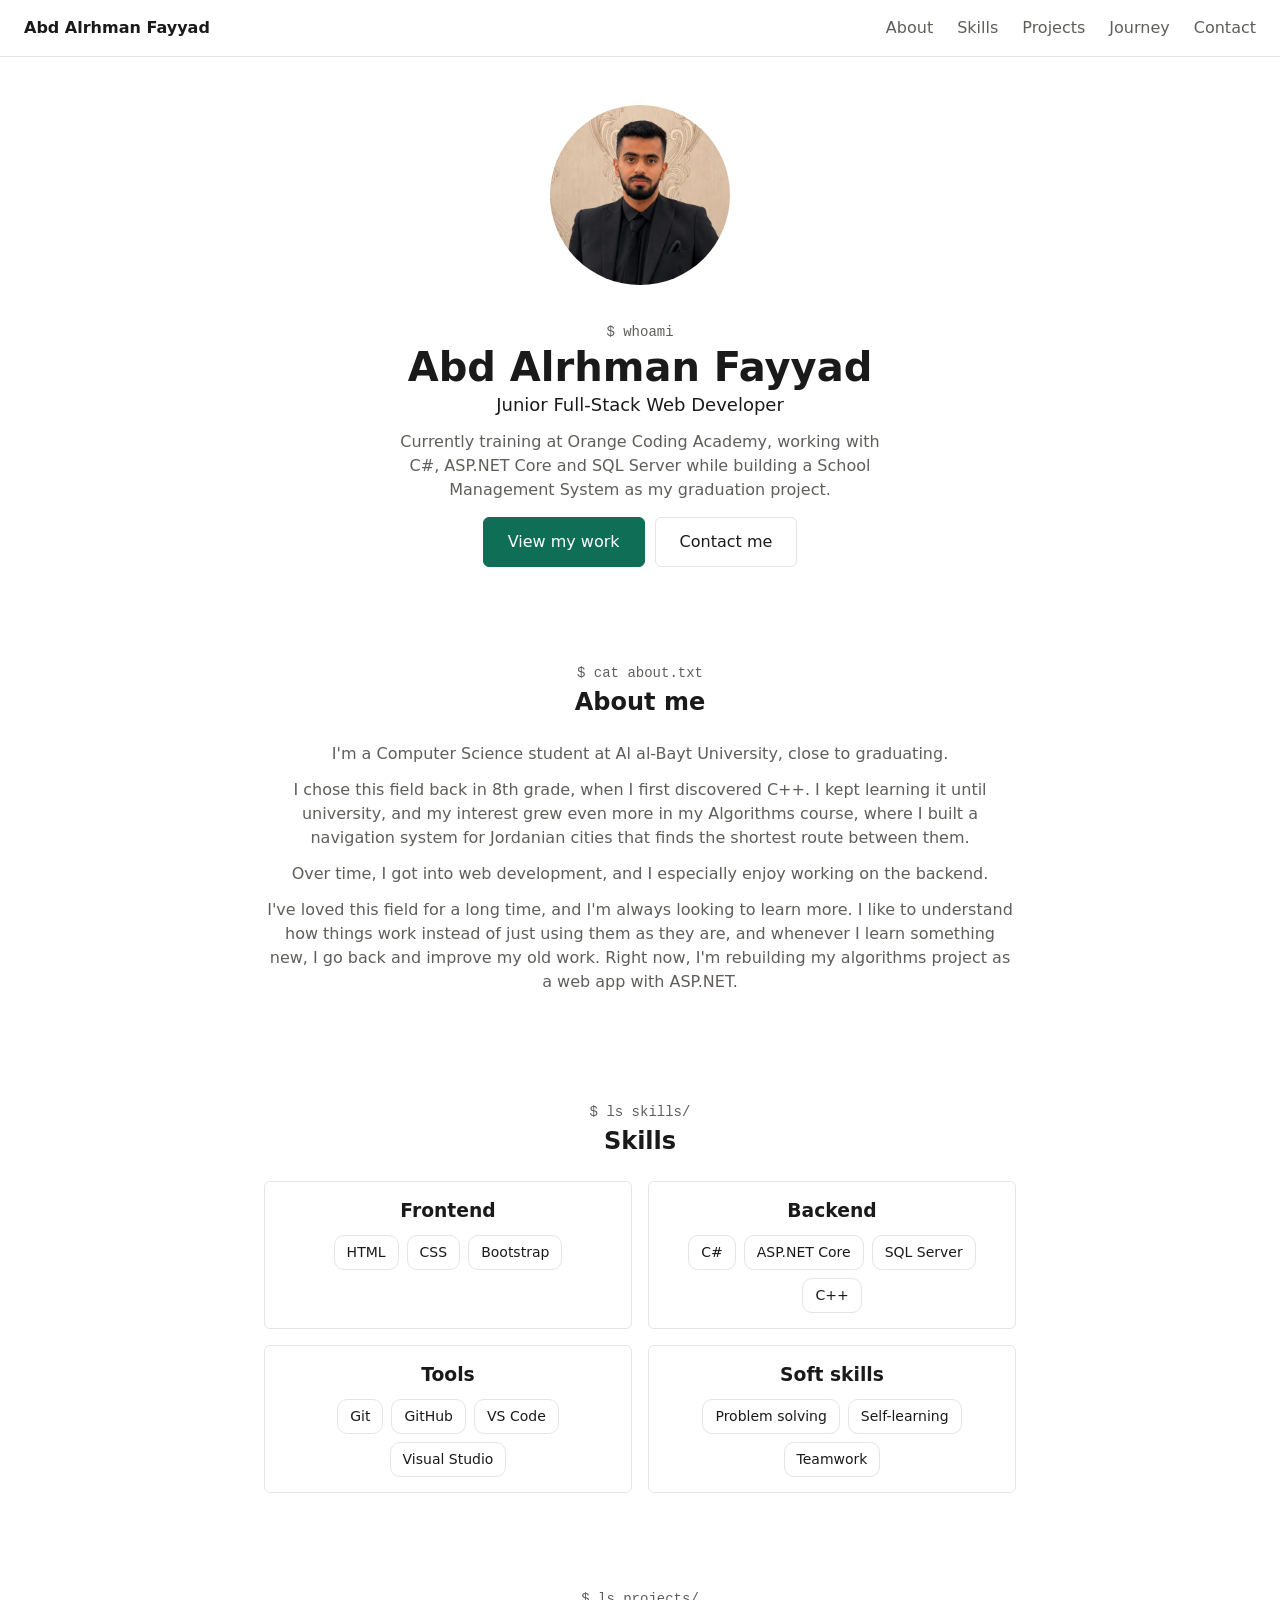
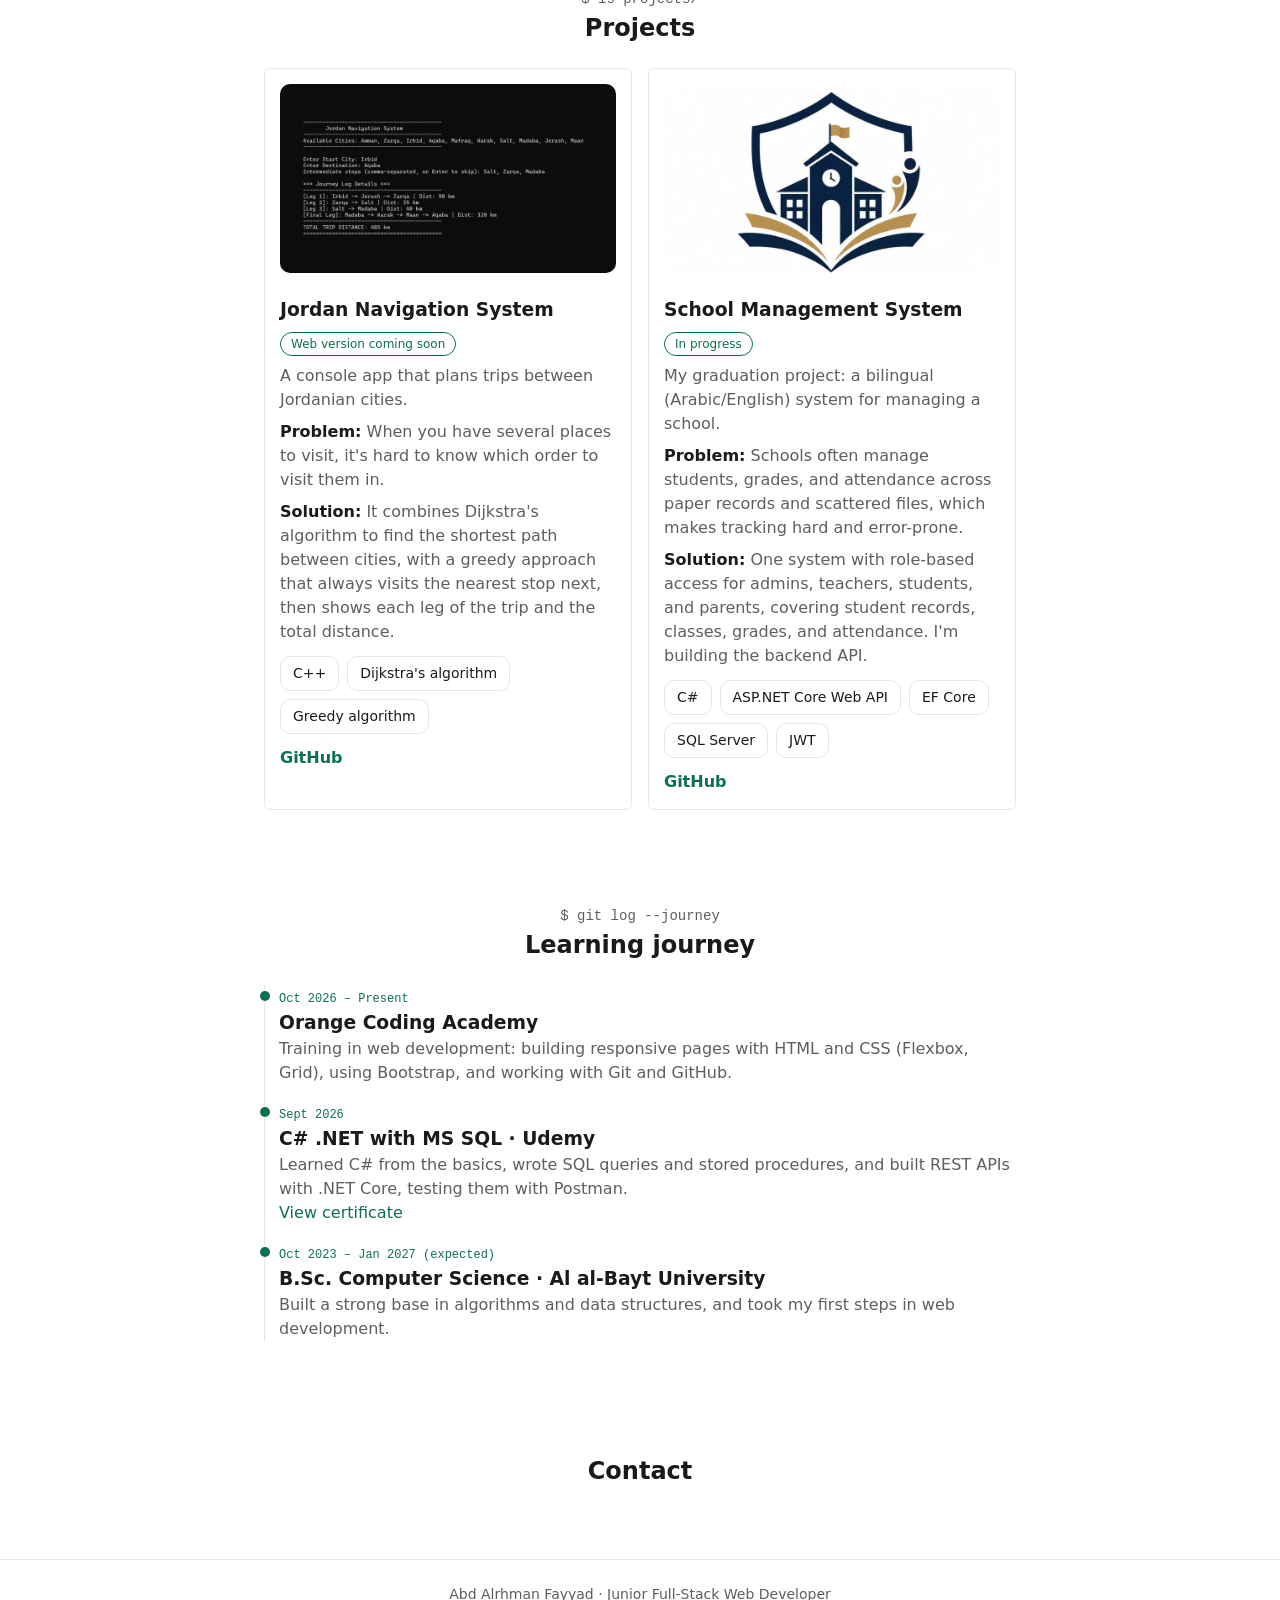
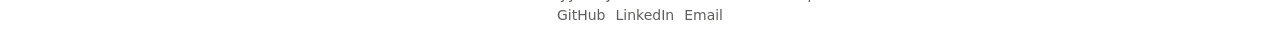
==== index.html @ 6e6835e5 "Add learning journey section" ====
<!DOCTYPE html>
<html lang="en">

<head>
    <meta charset="UTF-8">
    <meta name="viewport" content="width=device-width, initial-scale=1.0">
    <meta name="description" content="Abd Alrhman Fayyad - Junior web developer from Amman, Jordan">
    <title>Abd Alrhman Fayyad | Web Developer</title>
    <link rel="stylesheet" href="css/style.css">
</head>

<body>
    <header class="navbar">
        <a href="#home" class="logo">Abd Alrhman Fayyad</a>
        <nav>
            <a href="#about">About</a>
            <a href="#skills">Skills</a>
            <a href="#projects">Projects</a>
            <a href="#journey">Journey</a>
            <a href="#contact">Contact</a>
        </nav>
    </header>

    <main>
        <section id="home" class="hero">
            <img src="images/profile.webp" alt="Abd Alrhman Fayyad" width="500" height="500">
            <p class="hero-label">$ whoami</p>
            <h1>Abd Alrhman Fayyad</h1>
            <p class="hero-role">Junior Full-Stack Web Developer</p>
            <p class="hero-text">
                Currently training at Orange Coding Academy, working with C#, ASP.NET Core and SQL Server
                while building a School Management System as my graduation project.
            </p>

            <div class="hero-buttons">
                <a href="#projects" class="btn btn-primary">View my work</a>
                <a href="#contact" class="btn btn-secondary">Contact me</a>

            </div>
        </section>

        <section id="about" class="section">
            <p class="section-label">$ cat about.txt</p>
            <h2>About me</h2>

            <div class="about-text">
                <p>
                    I'm a Computer Science student at Al al-Bayt University, close to graduating.
                </p>
                <p>
                    I chose this field back in 8th grade, when I first discovered C++. I kept learning it until
                    university, and my interest grew even more in my Algorithms course, where I built a navigation
                    system for Jordanian cities that finds the shortest route between them.
                </p>
                <p>
                    Over time, I got into web development, and I especially enjoy working on the backend.
                </p>
                <p>
                    I've loved this field for a long time, and I'm always looking to learn more. I like to understand
                    how things work instead of just using them as they are, and whenever I learn something new, I go
                    back and improve my old work. Right now, I'm rebuilding my algorithms project as a web app with
                    ASP.NET.
                </p>
            </div>
        </section>
        <section id="skills" class="section">
            <p class="section-label">$ ls skills/</p>
            <h2>Skills</h2>

            <div class="skills-grid">
                <div class="skill-group">
                    <h3>Frontend</h3>
                    <ul class="skill-list">
                        <li class="skill-tag">HTML</li>
                        <li class="skill-tag">CSS</li>
                        <li class="skill-tag">Bootstrap</li>
                    </ul>
                </div>

                <div class="skill-group">
                    <h3>Backend</h3>
                    <ul class="skill-list">
                        <li class="skill-tag">C#</li>
                        <li class="skill-tag">ASP.NET Core</li>
                        <li class="skill-tag">SQL Server</li>
                        <li class="skill-tag">C++</li>
                    </ul>
                </div>

                <div class="skill-group">
                    <h3>Tools</h3>
                    <ul class="skill-list">
                        <li class="skill-tag">Git</li>
                        <li class="skill-tag">GitHub</li>
                        <li class="skill-tag">VS Code</li>
                        <li class="skill-tag">Visual Studio</li>
                    </ul>
                </div>

                <div class="skill-group">
                    <h3>Soft skills</h3>
                    <ul class="skill-list">
                        <li class="skill-tag">Problem solving</li>
                        <li class="skill-tag">Self-learning</li>
                        <li class="skill-tag">Teamwork</li>
                    </ul>
                </div>
            </div>
        </section>
        <section id="projects" class="section">
            <p class="section-label">$ ls projects/</p>
            <h2>Projects</h2>

            <div class="projects-grid">
                <article class="project-card">

                    <img src="images/jordan-nav.webp" alt="Jordan Navigation System running in the terminal" width="800"
                        height="450" class="project-img">

                    <div class="project-header">
                        <h3>Jordan Navigation System</h3>
                        <span class="project-status">Web version coming soon</span>
                    </div>
                    <p class="project-desc">A console app that plans trips between Jordanian cities.</p>
                    <p class="project-detail">
                        <strong>Problem:</strong> When you have several places to visit, it's hard to know which order to visit them in.
                    </p>
                    <p class="project-detail">
                        <strong>Solution:</strong> It combines Dijkstra's algorithm to find the shortest path between
                        cities, with a greedy approach that always visits the nearest stop next, then shows each leg of the
                        trip and the total distance.
                    </p>
                    <ul class="skill-list">
                        <li class="skill-tag">C++</li>
                        <li class="skill-tag">Dijkstra's algorithm</li>
                        <li class="skill-tag">Greedy algorithm</li>
                    </ul>
                    <div class="project-links">
                        <a href="https://github.com/abd-alrhmanfayyad" target="_blank" rel="noopener">GitHub</a>
                    </div>
                </article>

                <article class="project-card">
                    <img src="images/sms.webp" alt="School Management System logo" width="800" height="450"
                        class="project-img">
                    <div class="project-header">
                        <h3>School Management System</h3>
                        <span class="project-status">In progress</span>
                    </div>
                    <p class="project-desc">My graduation project: a bilingual (Arabic/English) system for managing a
                        school.</p>
                    <p class="project-detail">
                        <strong>Problem:</strong> Schools often manage students, grades, and attendance across paper
                        records and scattered files, which makes tracking hard and error-prone.
                    </p>
                    <p class="project-detail">
                        <strong>Solution:</strong> One system with role-based access for admins, teachers, students, and
                        parents, covering student records, classes, grades, and attendance. I'm building the backend API.
                    </p>
                    <ul class="skill-list">
                        <li class="skill-tag">C#</li>
                        <li class="skill-tag">ASP.NET Core Web API</li>
                        <li class="skill-tag">EF Core</li>
                        <li class="skill-tag">SQL Server</li>
                        <li class="skill-tag">JWT</li>
                    </ul>
                    <div class="project-links">
                        <a href="https://github.com/abd-alrhmanfayyad" target="_blank" rel="noopener">GitHub</a>
                    </div>
                </article>
            </div>
        </section>

     <section id="journey" class="section">
    <p class="section-label">$ git log --journey</p>
    <h2>Learning journey</h2>

    <ol class="timeline">
        <li class="timeline-item">
            <span class="timeline-date">Oct 2026 – Present</span>
            <h3>Orange Coding Academy</h3>
            <p class="timeline-text">
                Training in web development: building responsive pages with HTML and CSS (Flexbox, Grid),
                using Bootstrap, and working with Git and GitHub.
            </p>
        </li>

        <li class="timeline-item">
            <span class="timeline-date">Sept 2026</span>
            <h3>C# .NET with MS SQL · Udemy</h3>
            <p class="timeline-text">
                Learned C# from the basics, wrote SQL queries and stored procedures, and built REST APIs
                with .NET Core, testing them with Postman.
            </p>
            <a href="https://ude.my/UC-5abf0ef8-acdc-46ec-a438-99273005c6e5" target="_blank" rel="noopener"
                class="timeline-link">View certificate</a>
        </li>

        <li class="timeline-item">
            <span class="timeline-date">Oct 2023 – Jan 2027 (expected)</span>
            <h3>B.Sc. Computer Science · Al al-Bayt University</h3>
            <p class="timeline-text">
                Built a strong base in algorithms and data structures, and took my first steps in web development.
            </p>
        </li>
    </ol>
</section>
        <section id="contact" class="section">
            <h2>Contact</h2>
        </section>
    </main>

    <footer>
        <p>Abd Alrhman Fayyad · Junior Full-Stack Web Developer</p>
        <div class="footer-links">
            <a href="https://github.com/abd-alrhmanfayyad" target="_blank" rel="noopener">GitHub</a>
            <a href="https://www.linkedin.com/in/abd-al-rhman-fayyad-78a7312b5" target="_blank"
                rel="noopener">LinkedIn</a>
            <a href="mailto:abdalrhman.fayyad.dev@gmail.com">Email</a>
        </div>
    </footer>
</body>

</html>
---- css/style.css ----
* {
    margin: 0;
    padding: 0;
    box-sizing: border-box;

}

:root {
    --bg: #ffffff;
    --text: #1a1a1a;
    --text-muted: #5f5e5a;
    --accent: #0f6e56;
    --border: #e5e5e5;
}

html {
    scroll-behavior: smooth;
}

body {
    background-color: var(--bg);
    font-family: system-ui, -apple-system, BlinkMacSystemFont, 'Segoe UI', Roboto, Oxygen, Ubuntu, Cantarell, 'Open Sans', 'Helvetica Neue', sans-serif;
    color: var(--text);
    line-height: 1.5;

}


img {
    max-width: 100%;
    height: auto;

}

.navbar {
    padding: 16px 24px;
    display: flex;
    flex-direction: column;
    gap: 8px;
    border-bottom: solid 1px var(--border);
    position: sticky;
    top: 0;
    background-color: var(--bg);
    align-items: center;
    z-index: 10;

}

nav {
    display: flex;
    gap: 24px;
}

nav a {
    text-decoration: none;
    color: var(--text-muted);
    transition: 300ms;

}

nav a:hover {

    color: var(--accent);
}

.logo {
    color: var(--text);
    text-decoration: none;
    font-weight: 600;
}

.hero {
    text-align: center;
    padding: 48px 24px;
}

.hero img {
    width: 180px;
    border-radius: 50%;
    margin-bottom: 30px;
}

.hero-label,
.section-label {
    font-family: monospace;
    font-size: 14px;
    color: var(--text-muted);
}

.hero h1 {
    font-size: 28px;
    line-height: 1.2;
}

.hero-role {
    font-size: 18px;

}

.hero-text {
    color: var(--text-muted);
    max-width: 500px;
    margin: 12px auto;
}

.hero-buttons {
    display: flex;
    margin-top: 15px;
    justify-content: center;
    gap: 10px;

}

.btn {
    padding: 12px 24px;
    border-radius: 6px;
    text-decoration: none;
    transition: 300ms;
}

.btn-primary {
    background-color: var(--accent);
    color: white;
    border: 1px solid var(--accent);

}

.btn-primary:hover {
    opacity: 0.85;
}

.btn-secondary {
    background-color: transparent;
    color: var(--text);
    border: 1px solid var(--border);
}

.btn-secondary:hover {
    border: 1px solid var(--accent);
}

.section {

    padding: 48px 24px;
    max-width: 800px;
    text-align: center;
    margin: 0 auto;
}

.section h2 {
    font-size: 24px;
    margin-bottom: 22px;
}

.about-text p {
    color: var(--text-muted);
    margin-bottom: 12px;

}

.skills-grid {
    display: grid;
    grid-template-columns: 1fr;
    gap: 16px;
}

.skill-group {
    border: 1px solid var(--border);
    border-radius: 6px;


    transition: 300ms;
    padding: 15px;

}

.skill-tag {
    padding: 6px 12px;
    border: 1px solid var(--border);
    border-radius: 10px;
    font-size: 14px;

}

.skill-list {
    list-style-type: none;
    display: flex;
    flex-wrap: wrap;
    gap: 8px;
    justify-content: center;
}

.skill-group h3 {
    margin-bottom: 10px;
}

.skill-group:hover {
    border: 1px solid var(--accent);
    box-shadow: 0 0 0 1px var(--accent);
}

.projects-grid {
    display: grid;
    grid-template-columns: 1fr;
    gap: 16px;
}

.project-header {
    display: flex;
    flex-wrap: wrap;
    align-items: center;
    gap: 8px;
    margin-bottom: 8px;
}

.project-card {
    border: 1px solid var(--border);
    border-radius: 6px;
    transition: 300ms;
    padding: 15px;
    text-align: left;
}
.project-card:hover{
    transform: translateY(-4px);
    border-color: var(--accent);
}
.project-status{
    font-size: 12px;
    padding: 2px 10px;
    color: var(--accent);
    border: 1px solid var(--accent);
    border-radius: 100px;
}
.project-desc,.project-detail{
    color: var(--text-muted);
    margin-bottom: 8px;


}
.project-detail strong{
  
    color: var(--text);
}
.project-links a{
    color: var(--accent);
    text-decoration: none;
    font-weight: 600;

}
.project-links a:hover,.timeline-link:hover{
text-decoration: underline;
}

.project-card .skill-list{
    justify-content: flex-start;
    margin: 12px 0;
}
.project-img {
    width: 100%;
    margin-bottom: 16px;
    border-radius: 10px;
}

.timeline{
    list-style: none;
    text-align: left;
    border-left: 1px solid var(--border);
    padding-left: 14px;
}
.timeline-item{
    margin-bottom: 16px;
    position: relative;
}
.timeline-item::before {
    content: "";
    position: absolute;
    top: 6px;
    left: -19px;
    width: 10px;
    height: 10px;
    background-color: var(--accent);
    border-radius: 50%;
}

.timeline-date{
    font-size: 12px;
    font-family: monospace;
    color: var(--accent);
}
.timeline-text{color: var(--text-muted);}
.timeline-link{
    text-decoration: none;
    color: var(--accent);
}



footer {
    border-top: solid 1px var(--border);
    text-align: center;
    color: var(--text-muted);
    font-size: 14px;
    padding: 24px;
}

.footer-links {
    display: flex;
    justify-content: center;
    gap: 10px;


}

.footer-links a {

    text-decoration: none;
    color: var(--text-muted);
    transition: 300ms;

}

.footer-links a:hover {
    color: var(--accent);
    font-weight: 600;
}




@media (min-width: 768px) {
    .navbar {
        flex-direction: row;
        justify-content: space-between;
    }

    .hero h1 {
        font-size: 40px;

    }

    .skills-grid,
    .projects-grid {

        grid-template-columns: 1fr 1fr;
    }


}
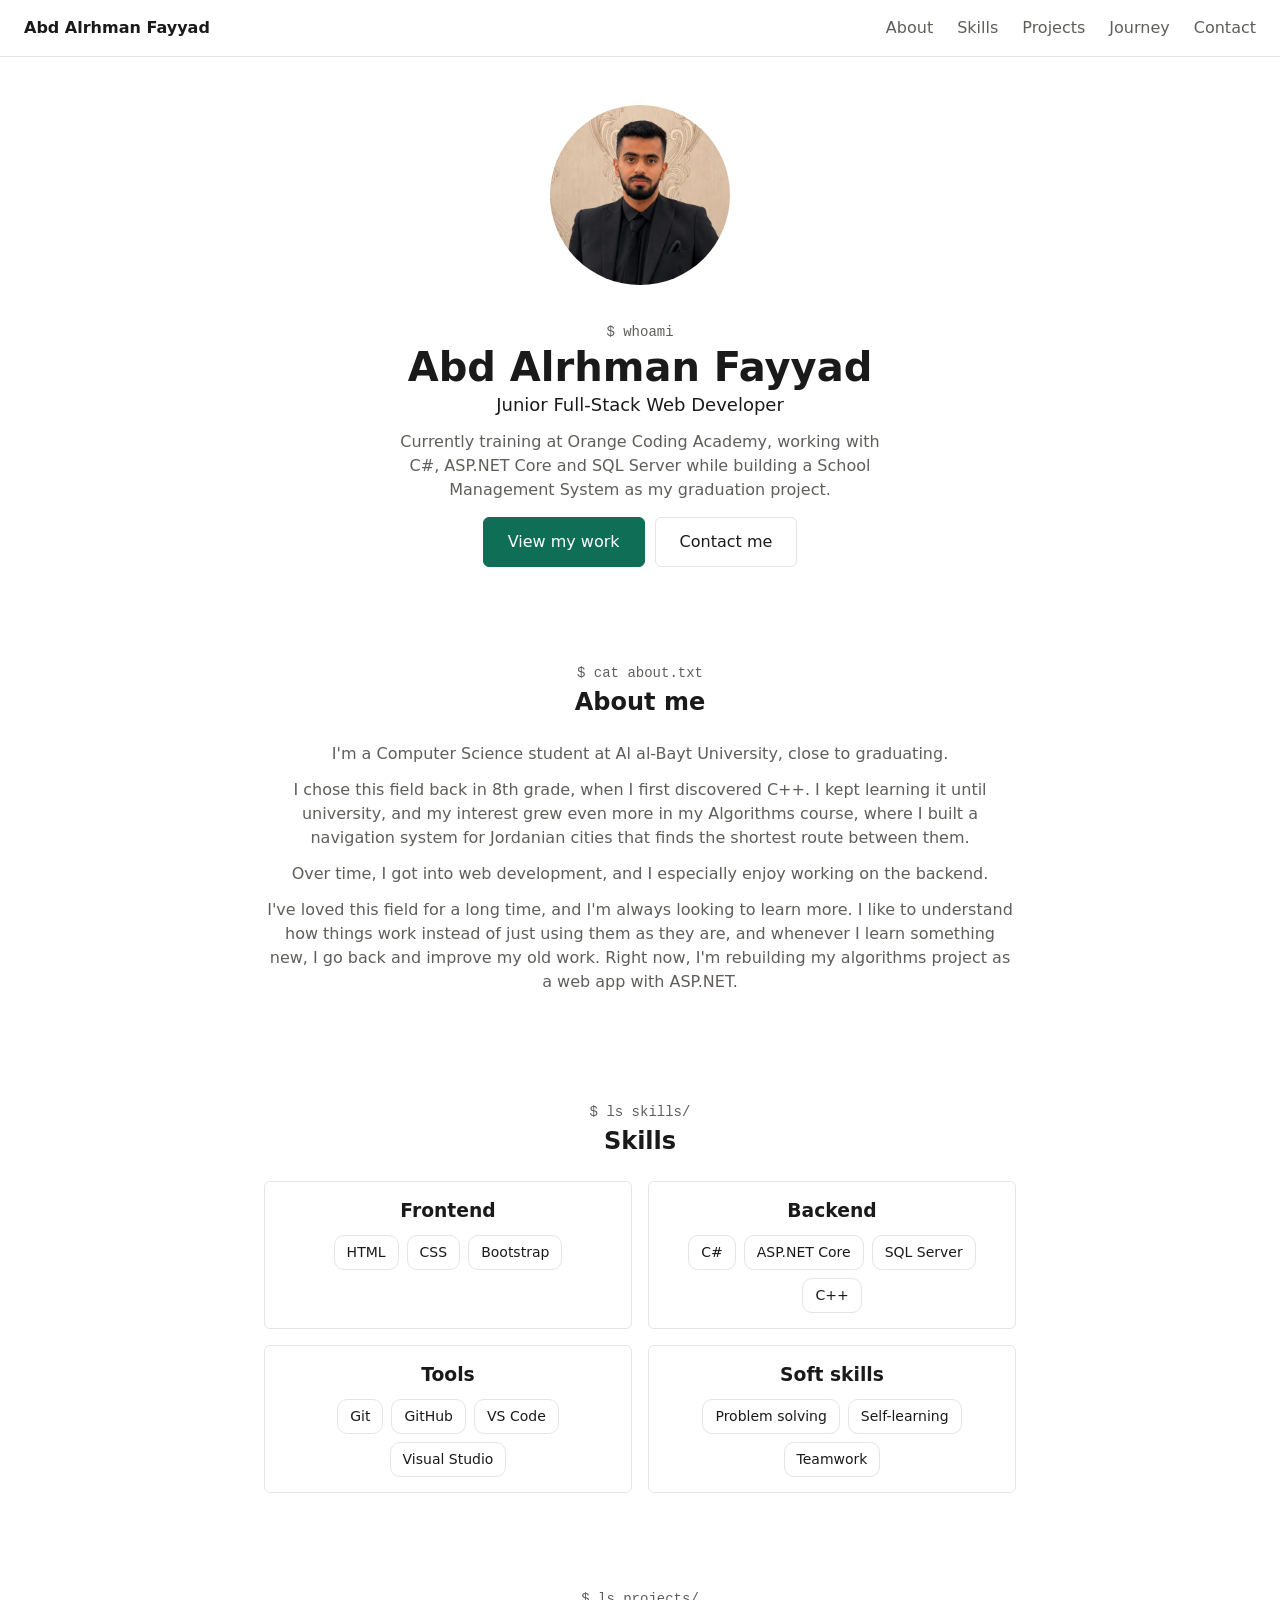
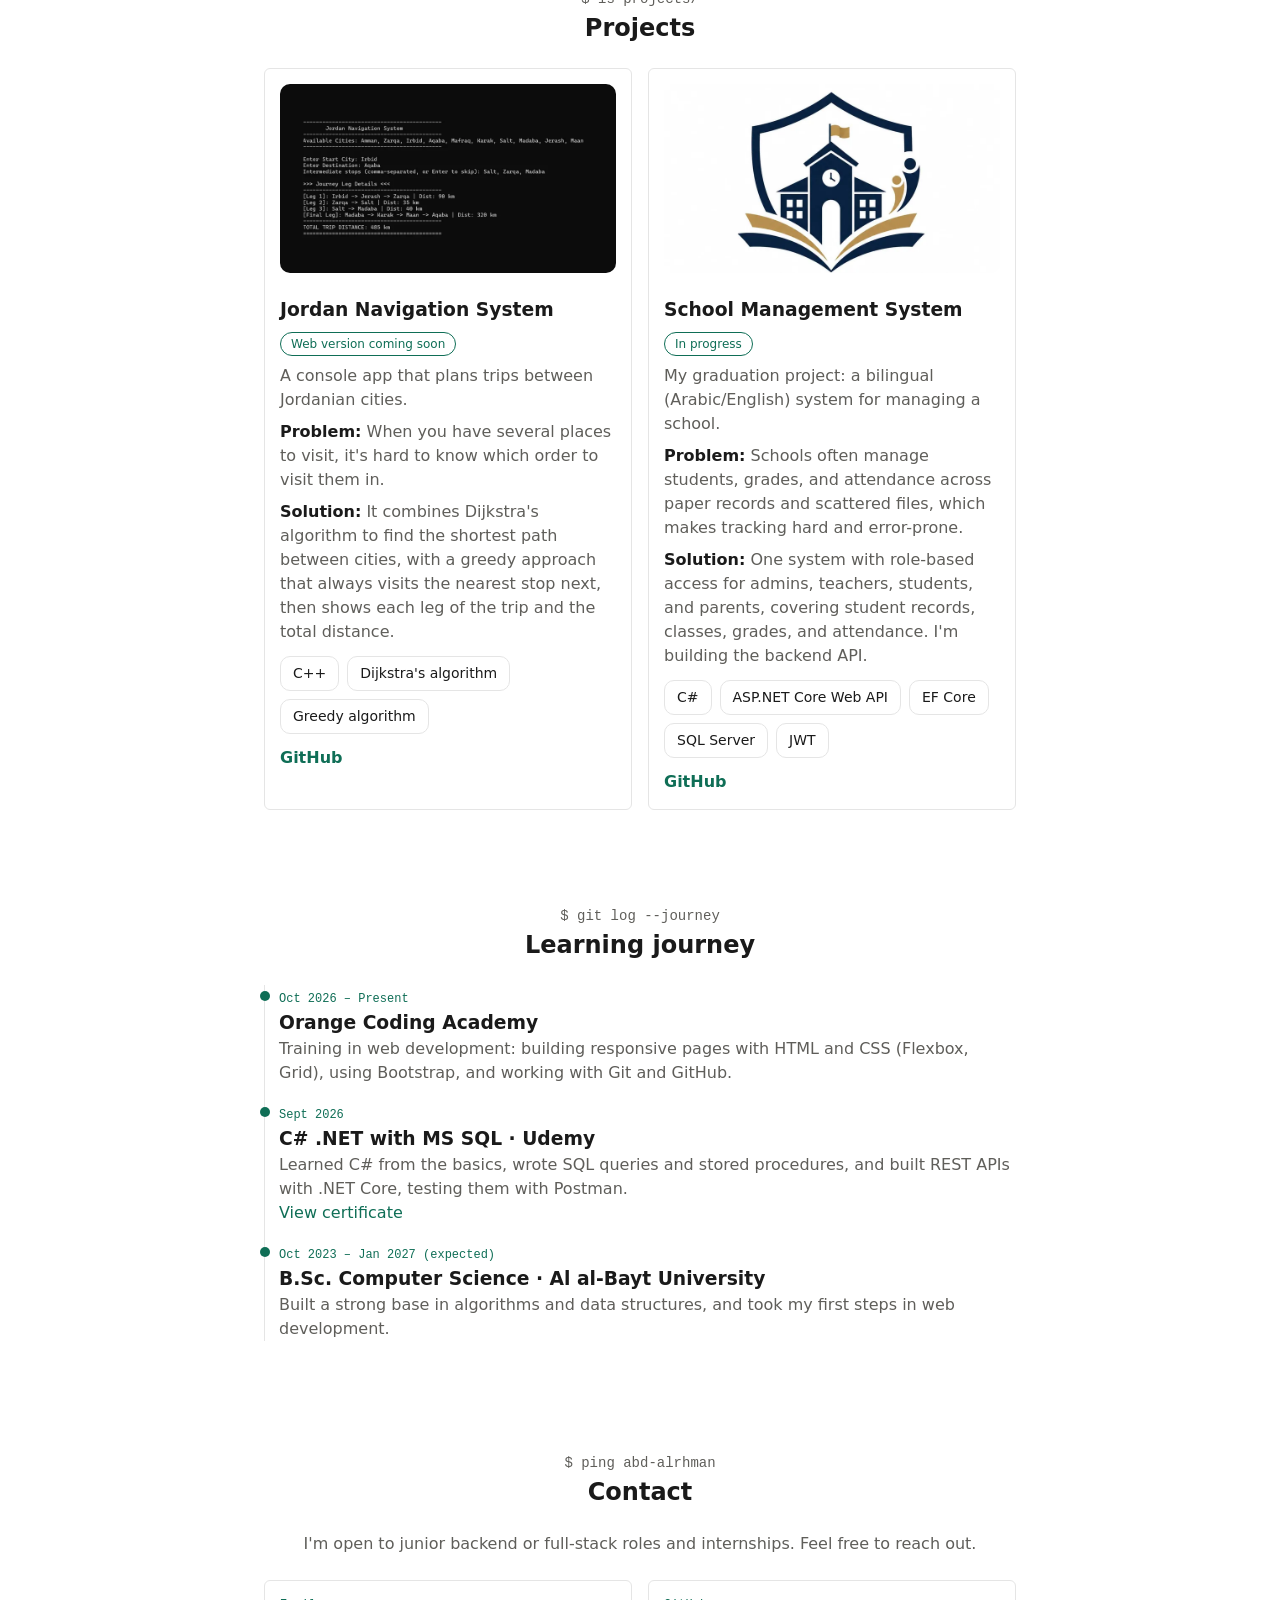
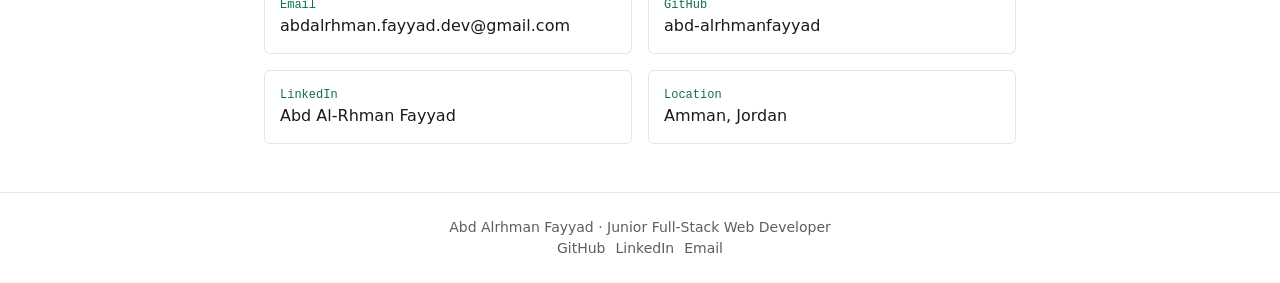
==== commit e7b8e281: "Add contact section" ====
--- a/index.html
+++ b/index.html
@@ -123,11 +123,13 @@
                     </div>
                     <p class="project-desc">A console app that plans trips between Jordanian cities.</p>
                     <p class="project-detail">
-                        <strong>Problem:</strong> When you have several places to visit, it's hard to know which order to visit them in.
+                        <strong>Problem:</strong> When you have several places to visit, it's hard to know which order
+                        to visit them in.
                     </p>
                     <p class="project-detail">
                         <strong>Solution:</strong> It combines Dijkstra's algorithm to find the shortest path between
-                        cities, with a greedy approach that always visits the nearest stop next, then shows each leg of the
+                        cities, with a greedy approach that always visits the nearest stop next, then shows each leg of
+                        the
                         trip and the total distance.
                     </p>
                     <ul class="skill-list">
@@ -155,7 +157,8 @@
                     </p>
                     <p class="project-detail">
                         <strong>Solution:</strong> One system with role-based access for admins, teachers, students, and
-                        parents, covering student records, classes, grades, and attendance. I'm building the backend API.
+                        parents, covering student records, classes, grades, and attendance. I'm building the backend
+                        API.
                     </p>
                     <ul class="skill-list">
                         <li class="skill-tag">C#</li>
@@ -171,42 +174,67 @@
             </div>
         </section>
 
-     <section id="journey" class="section">
-    <p class="section-label">$ git log --journey</p>
-    <h2>Learning journey</h2>
-
-    <ol class="timeline">
-        <li class="timeline-item">
-            <span class="timeline-date">Oct 2026 – Present</span>
-            <h3>Orange Coding Academy</h3>
-            <p class="timeline-text">
-                Training in web development: building responsive pages with HTML and CSS (Flexbox, Grid),
-                using Bootstrap, and working with Git and GitHub.
+        <section id="journey" class="section">
+            <p class="section-label">$ git log --journey</p>
+            <h2>Learning journey</h2>
+
+            <ol class="timeline">
+                <li class="timeline-item">
+                    <span class="timeline-date">Oct 2026 – Present</span>
+                    <h3>Orange Coding Academy</h3>
+                    <p class="timeline-text">
+                        Training in web development: building responsive pages with HTML and CSS (Flexbox, Grid),
+                        using Bootstrap, and working with Git and GitHub.
+                    </p>
+                </li>
+
+                <li class="timeline-item">
+                    <span class="timeline-date">Sept 2026</span>
+                    <h3>C# .NET with MS SQL · Udemy</h3>
+                    <p class="timeline-text">
+                        Learned C# from the basics, wrote SQL queries and stored procedures, and built REST APIs
+                        with .NET Core, testing them with Postman.
+                    </p>
+                    <a href="https://ude.my/UC-5abf0ef8-acdc-46ec-a438-99273005c6e5" target="_blank" rel="noopener"
+                        class="timeline-link">View certificate</a>
+                </li>
+
+                <li class="timeline-item">
+                    <span class="timeline-date">Oct 2023 – Jan 2027 (expected)</span>
+                    <h3>B.Sc. Computer Science · Al al-Bayt University</h3>
+                    <p class="timeline-text">
+                        Built a strong base in algorithms and data structures, and took my first steps in web
+                        development.
+                    </p>
+                </li>
+            </ol>
+        </section>
+        <section id="contact" class="section">
+            <p class="section-label">$ ping abd-alrhman</p>
+            <h2>Contact</h2>
+            <p class="contact-intro">
+                I'm open to junior backend or full-stack roles and internships. Feel free to reach out.
             </p>
-        </li>
-
-        <li class="timeline-item">
-            <span class="timeline-date">Sept 2026</span>
-            <h3>C# .NET with MS SQL · Udemy</h3>
-            <p class="timeline-text">
-                Learned C# from the basics, wrote SQL queries and stored procedures, and built REST APIs
-                with .NET Core, testing them with Postman.
-            </p>
-            <a href="https://ude.my/UC-5abf0ef8-acdc-46ec-a438-99273005c6e5" target="_blank" rel="noopener"
-                class="timeline-link">View certificate</a>
-        </li>
-
-        <li class="timeline-item">
-            <span class="timeline-date">Oct 2023 – Jan 2027 (expected)</span>
-            <h3>B.Sc. Computer Science · Al al-Bayt University</h3>
-            <p class="timeline-text">
-                Built a strong base in algorithms and data structures, and took my first steps in web development.
-            </p>
-        </li>
-    </ol>
-</section>
-        <section id="contact" class="section">
-            <h2>Contact</h2>
+
+            <address class="contact-grid">
+                <a href="mailto:abdalrhman.fayyad.dev@gmail.com" class="contact-card">
+                    <span class="contact-label">Email</span>
+                    <span class="contact-value">abdalrhman.fayyad.dev@gmail.com</span>
+                </a>
+                <a href="https://github.com/abd-alrhmanfayyad" target="_blank" rel="noopener" class="contact-card">
+                    <span class="contact-label">GitHub</span>
+                    <span class="contact-value">abd-alrhmanfayyad</span>
+                </a>
+                <a href="https://www.linkedin.com/in/abd-al-rhman-fayyad-78a7312b5" target="_blank" rel="noopener"
+                    class="contact-card">
+                    <span class="contact-label">LinkedIn</span>
+                    <span class="contact-value">Abd Al-Rhman Fayyad</span>
+                </a>
+                <div class="contact-card">
+                    <span class="contact-label">Location</span>
+                    <span class="contact-value">Amman, Jordan</span>
+                </div>
+            </address>
         </section>
     </main>
 
--- a/css/style.css
+++ b/css/style.css
@@ -220,57 +220,69 @@
     padding: 15px;
     text-align: left;
 }
-.project-card:hover{
+
+.project-card:hover ,
+a.contact-card:hover {
     transform: translateY(-4px);
     border-color: var(--accent);
 }
-.project-status{
+
+.project-status {
     font-size: 12px;
     padding: 2px 10px;
     color: var(--accent);
     border: 1px solid var(--accent);
     border-radius: 100px;
 }
-.project-desc,.project-detail{
+
+.project-desc,
+.project-detail {
     color: var(--text-muted);
     margin-bottom: 8px;
 
 
 }
-.project-detail strong{
-  
-    color: var(--text);
-}
-.project-links a{
+
+.project-detail strong {
+
+    color: var(--text);
+}
+
+.project-links a {
     color: var(--accent);
     text-decoration: none;
     font-weight: 600;
 
 }
-.project-links a:hover,.timeline-link:hover{
-text-decoration: underline;
-}
-
-.project-card .skill-list{
+
+.project-links a:hover,
+.timeline-link:hover {
+    text-decoration: underline;
+}
+
+.project-card .skill-list {
     justify-content: flex-start;
     margin: 12px 0;
 }
+
 .project-img {
     width: 100%;
     margin-bottom: 16px;
     border-radius: 10px;
 }
 
-.timeline{
+.timeline {
     list-style: none;
     text-align: left;
     border-left: 1px solid var(--border);
     padding-left: 14px;
 }
-.timeline-item{
+
+.timeline-item {
     margin-bottom: 16px;
     position: relative;
 }
+
 .timeline-item::before {
     content: "";
     position: absolute;
@@ -282,19 +294,52 @@
     border-radius: 50%;
 }
 
-.timeline-date{
+.timeline-date ,.contact-label{
     font-size: 12px;
     font-family: monospace;
     color: var(--accent);
 }
-.timeline-text{color: var(--text-muted);}
-.timeline-link{
-    text-decoration: none;
-    color: var(--accent);
-}
-
-
-
+
+
+.timeline-text {
+    color: var(--text-muted);
+}
+
+.timeline-link {
+    text-decoration: none;
+    color: var(--accent);
+}
+
+.contact-intro {
+    color: var(--text-muted);
+   margin-bottom: 24px
+}
+
+address {
+    font-style: normal;
+}
+
+
+.contact-grid {
+    display: grid;
+    grid-template-columns: 1fr;
+gap: 16px;
+}
+
+.contact-card {
+    border: 1px solid var(--border);
+    border-radius: 6px;
+    transition: 300ms;
+    padding: 15px;
+    text-align: left;
+    display: flex;
+    flex-direction: column;
+    text-decoration: none;  
+    color: var(--text);
+}
+.contact-value{
+    overflow-wrap: anywhere;
+}
 footer {
     border-top: solid 1px var(--border);
     text-align: center;
@@ -339,7 +384,8 @@
     }
 
     .skills-grid,
-    .projects-grid {
+    .projects-grid,
+    .contact-grid {
 
         grid-template-columns: 1fr 1fr;
     }
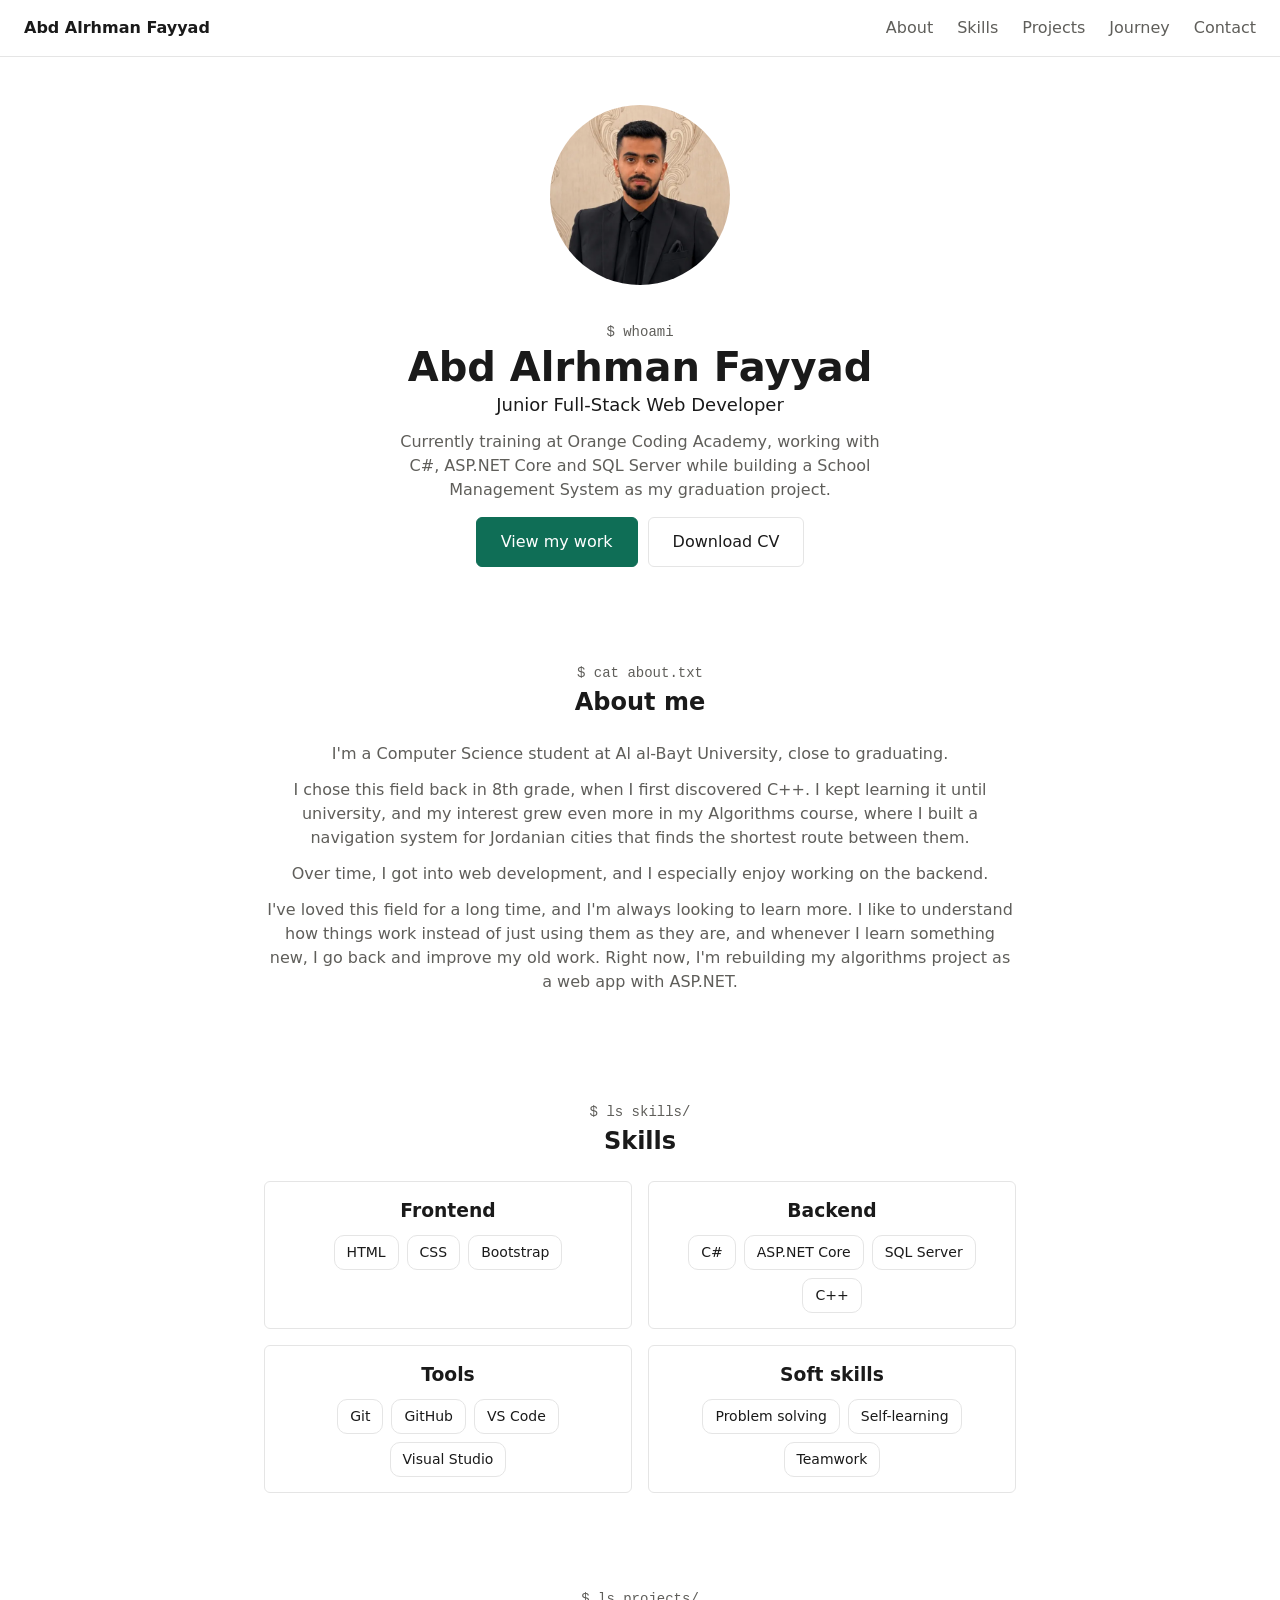
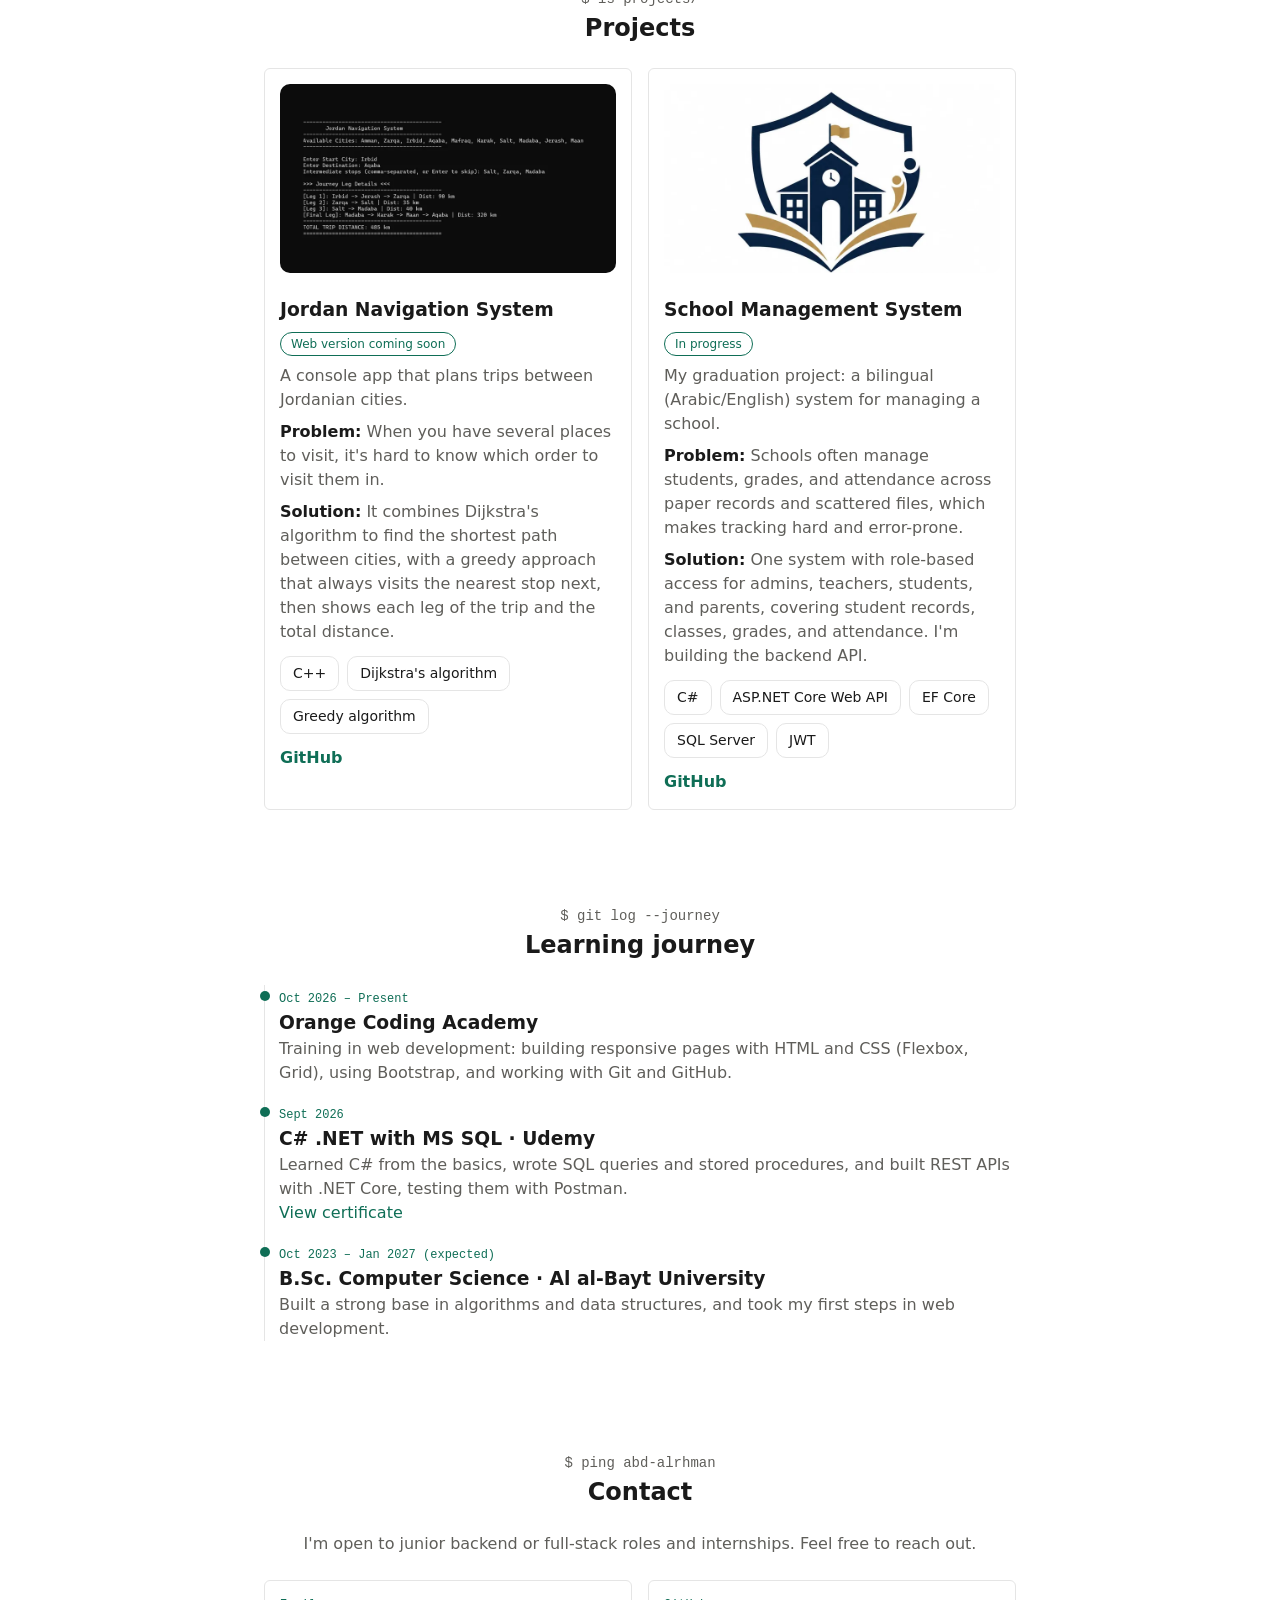
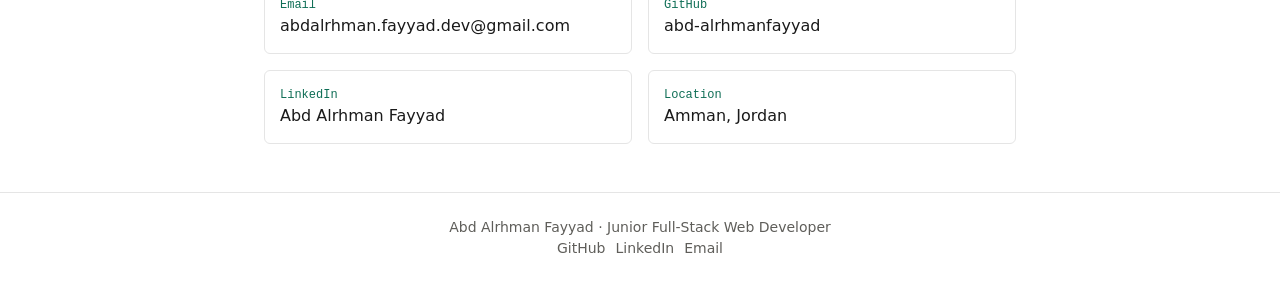
==== commit ac18fe3a: "Add download CV button" ====
--- a/index.html
+++ b/index.html
@@ -34,8 +34,7 @@
 
             <div class="hero-buttons">
                 <a href="#projects" class="btn btn-primary">View my work</a>
-                <a href="#contact" class="btn btn-secondary">Contact me</a>
-
+                <a href="files/Abd-Alrhman-Fayyad-CV.pdf" download class="btn btn-secondary">Download CV</a>
             </div>
         </section>
 
@@ -228,7 +227,7 @@
                 <a href="https://www.linkedin.com/in/abd-al-rhman-fayyad-78a7312b5" target="_blank" rel="noopener"
                     class="contact-card">
                     <span class="contact-label">LinkedIn</span>
-                    <span class="contact-value">Abd Al-Rhman Fayyad</span>
+                    <span class="contact-value">Abd Alrhman Fayyad</span>
                 </a>
                 <div class="contact-card">
                     <span class="contact-label">Location</span>
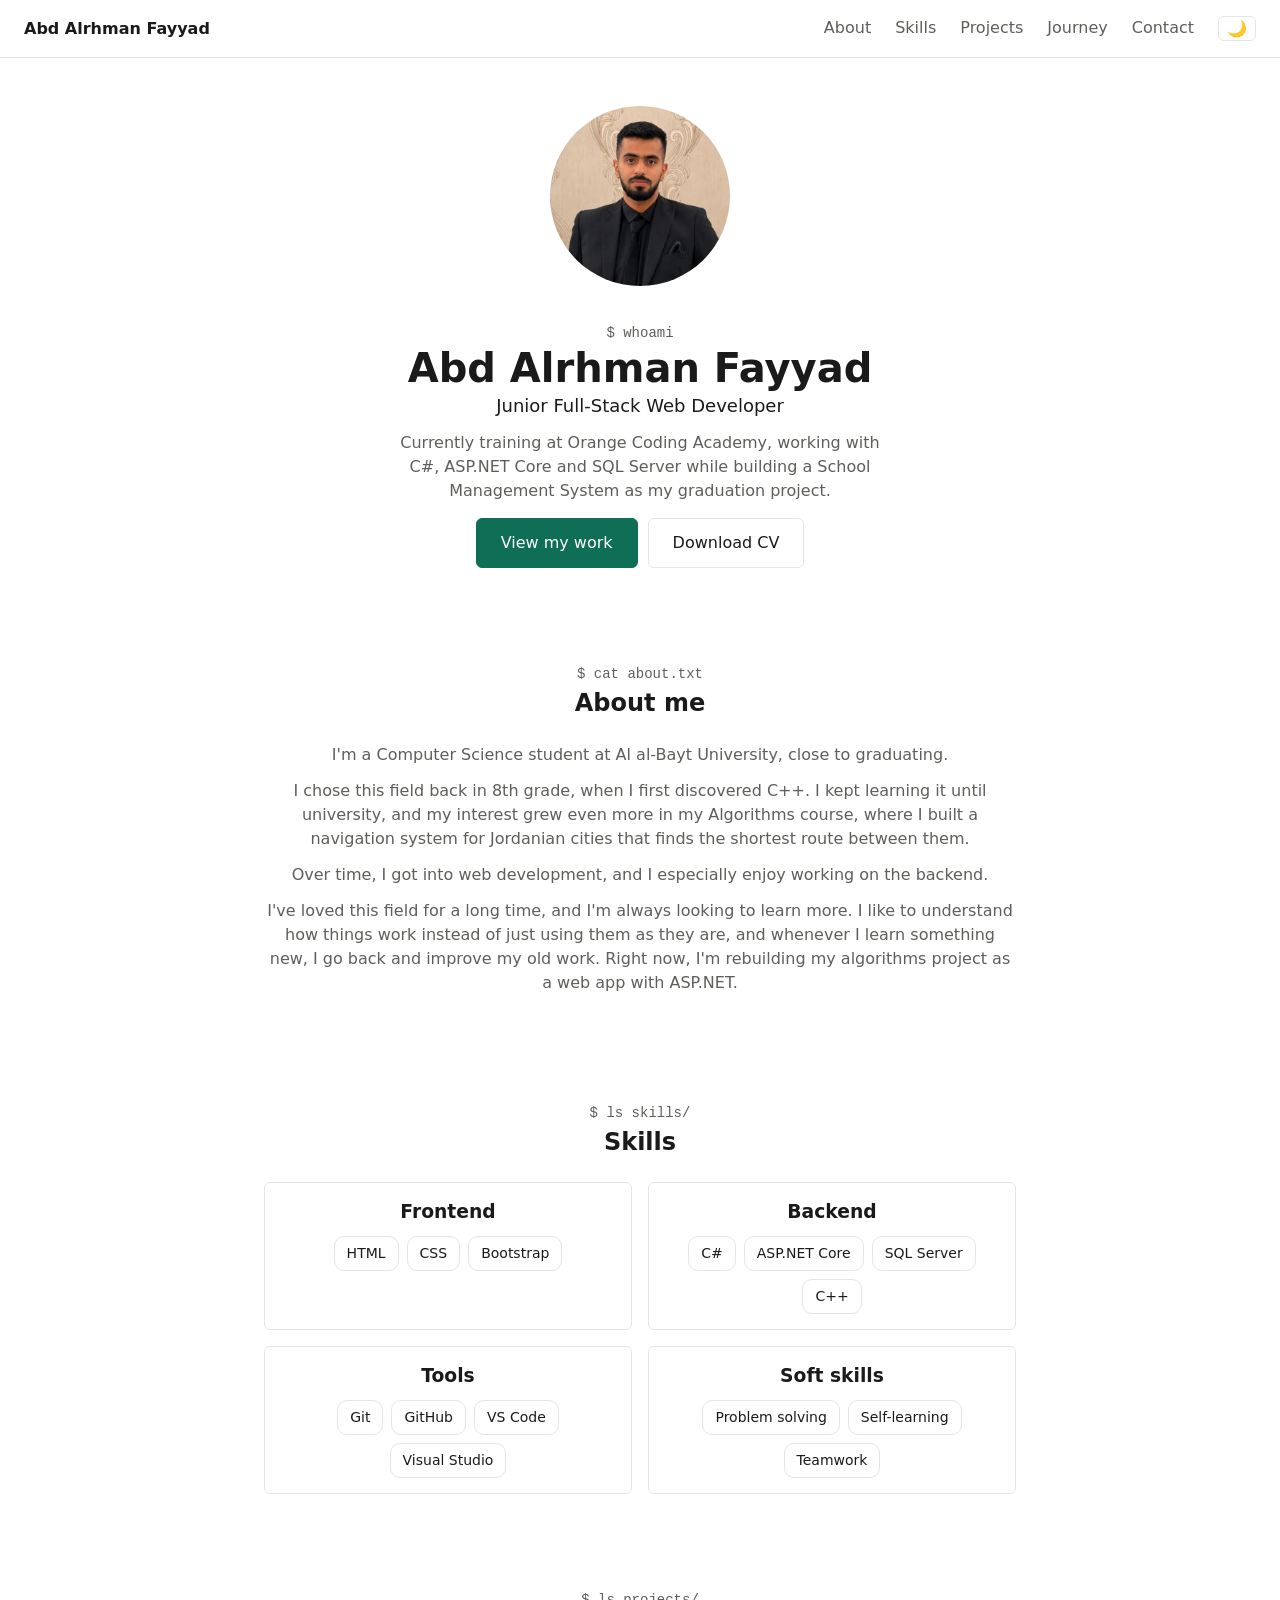
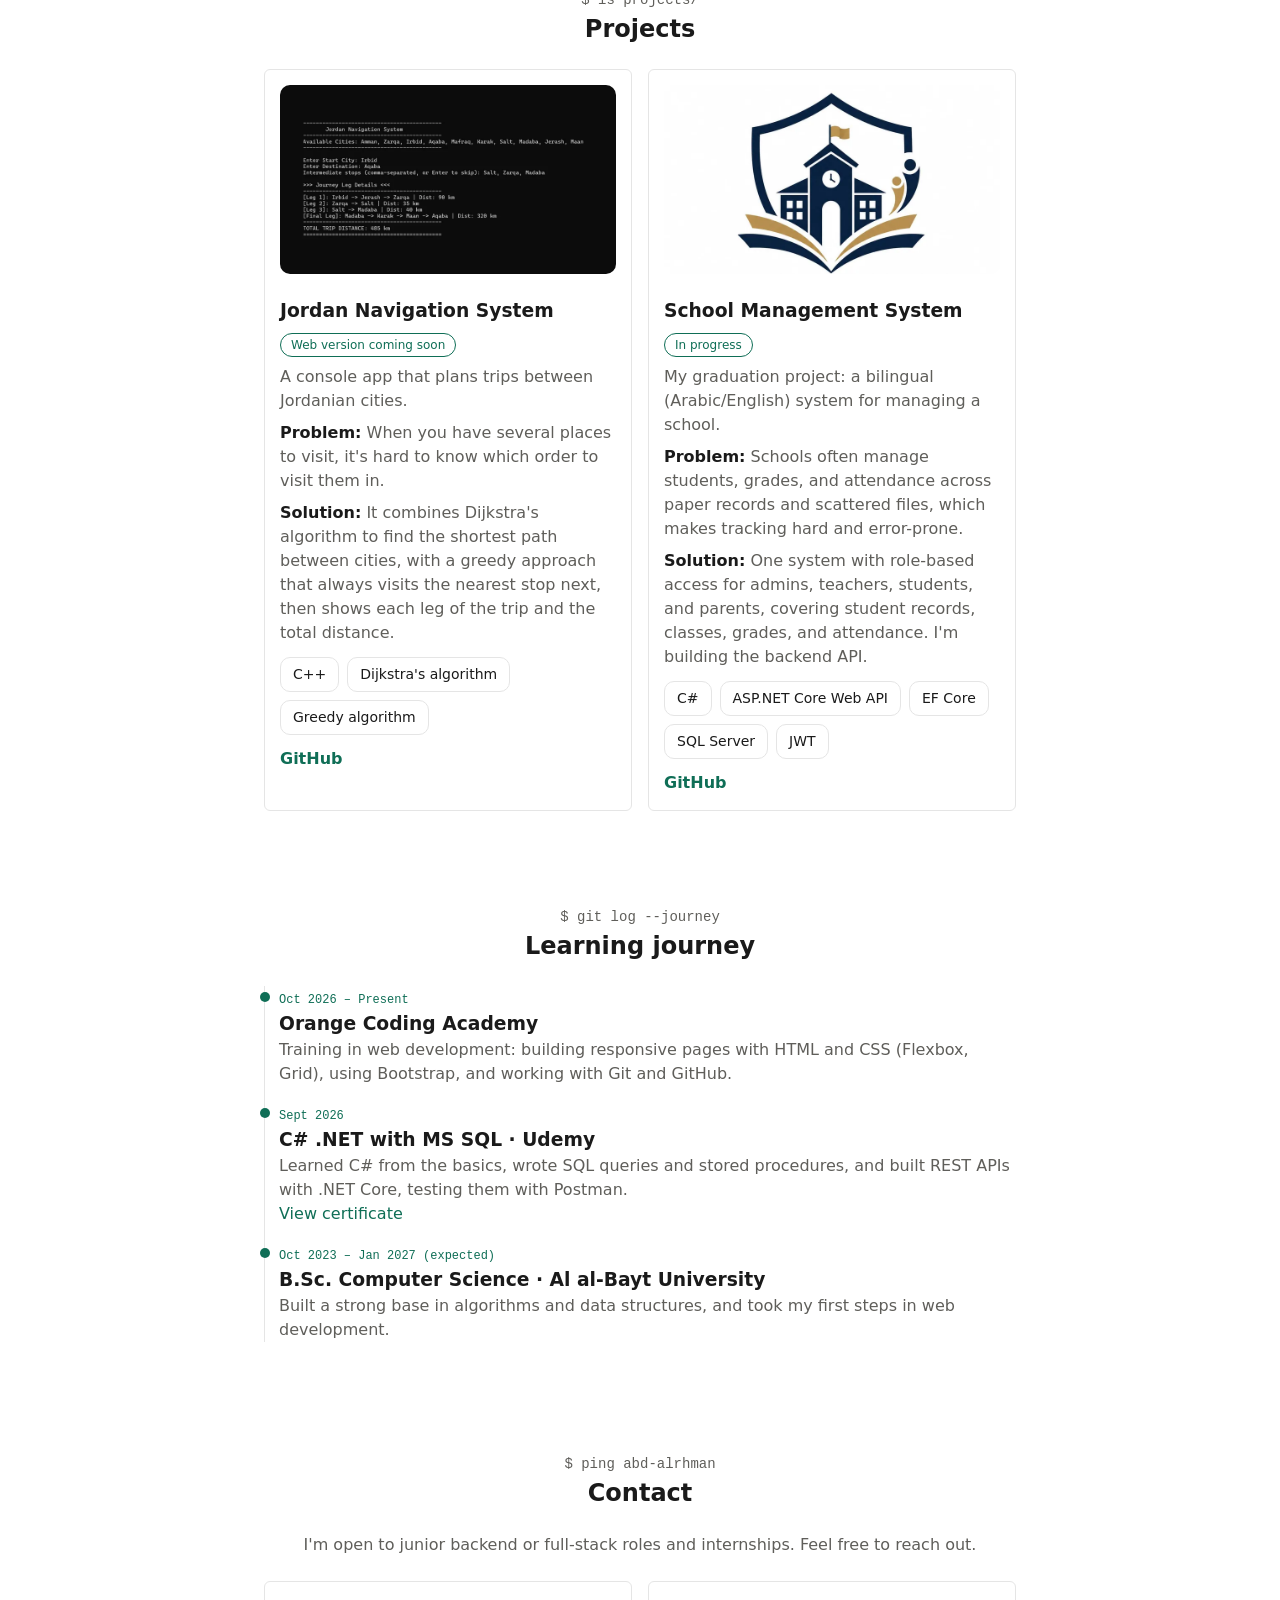
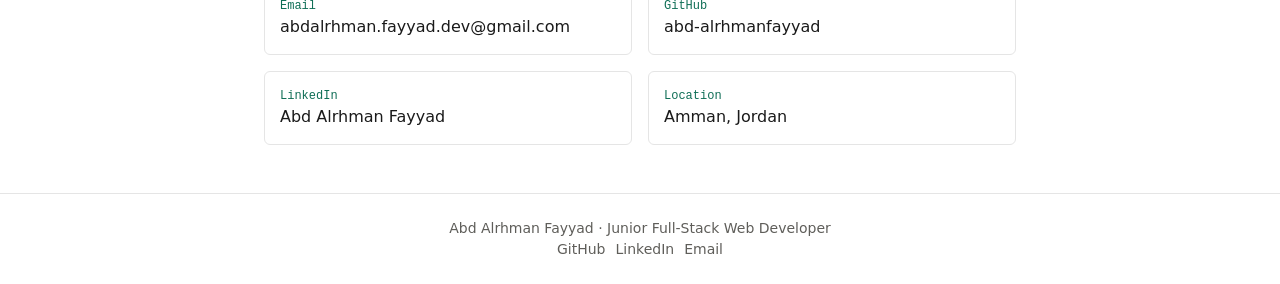
==== commit 2b74bdb3: "Add dark mode toggle" ====
--- a/index.html
+++ b/index.html
@@ -7,6 +7,7 @@
     <meta name="description" content="Abd Alrhman Fayyad - Junior web developer from Amman, Jordan">
     <title>Abd Alrhman Fayyad | Web Developer</title>
     <link rel="stylesheet" href="css/style.css">
+    <script src="js/script.js" defer></script>
 </head>
 
 <body>
@@ -18,6 +19,7 @@
             <a href="#projects">Projects</a>
             <a href="#journey">Journey</a>
             <a href="#contact">Contact</a>
+            <button id="theme-toggle" class="theme-toggle" aria-label="Toggle dark mode">🌙</button>
         </nav>
     </header>
 
--- a/css/style.css
+++ b/css/style.css
@@ -13,8 +13,39 @@
     --border: #e5e5e5;
 }
 
+[data-theme="dark"] {
+    --bg: #121212;
+    --text: #e8e8e6;
+    --text-muted: #a8a8a3;
+    --accent: #5dcaa5;
+    --border: #2e2e2e;
+}
+
+[data-theme="dark"] .btn-primary {
+    color: #0b0b0b;
+}
+
+body {
+    transition: background-color 300ms, color 300ms;
+}
+
+.theme-toggle {
+    background: none;
+    border: 1px solid var(--border);
+    border-radius: 6px;
+    padding: 2px 8px;
+    font-size: 16px;
+    cursor: pointer;
+}
+
+.theme-toggle:hover {
+    border-color: var(--accent);
+}
+
 html {
     scroll-behavior: smooth;
+    
+scroll-padding-top: 70px;
 }
 
 body {
@@ -48,7 +79,10 @@
 
 nav {
     display: flex;
-    gap: 24px;
+    gap: 8px 16px;
+    flex-wrap: wrap;
+    justify-content: center;
+    
 }
 
 nav a {
@@ -373,6 +407,9 @@
 
 
 @media (min-width: 768px) {
+    nav {
+    gap: 24px;
+}
     .navbar {
         flex-direction: row;
         justify-content: space-between;
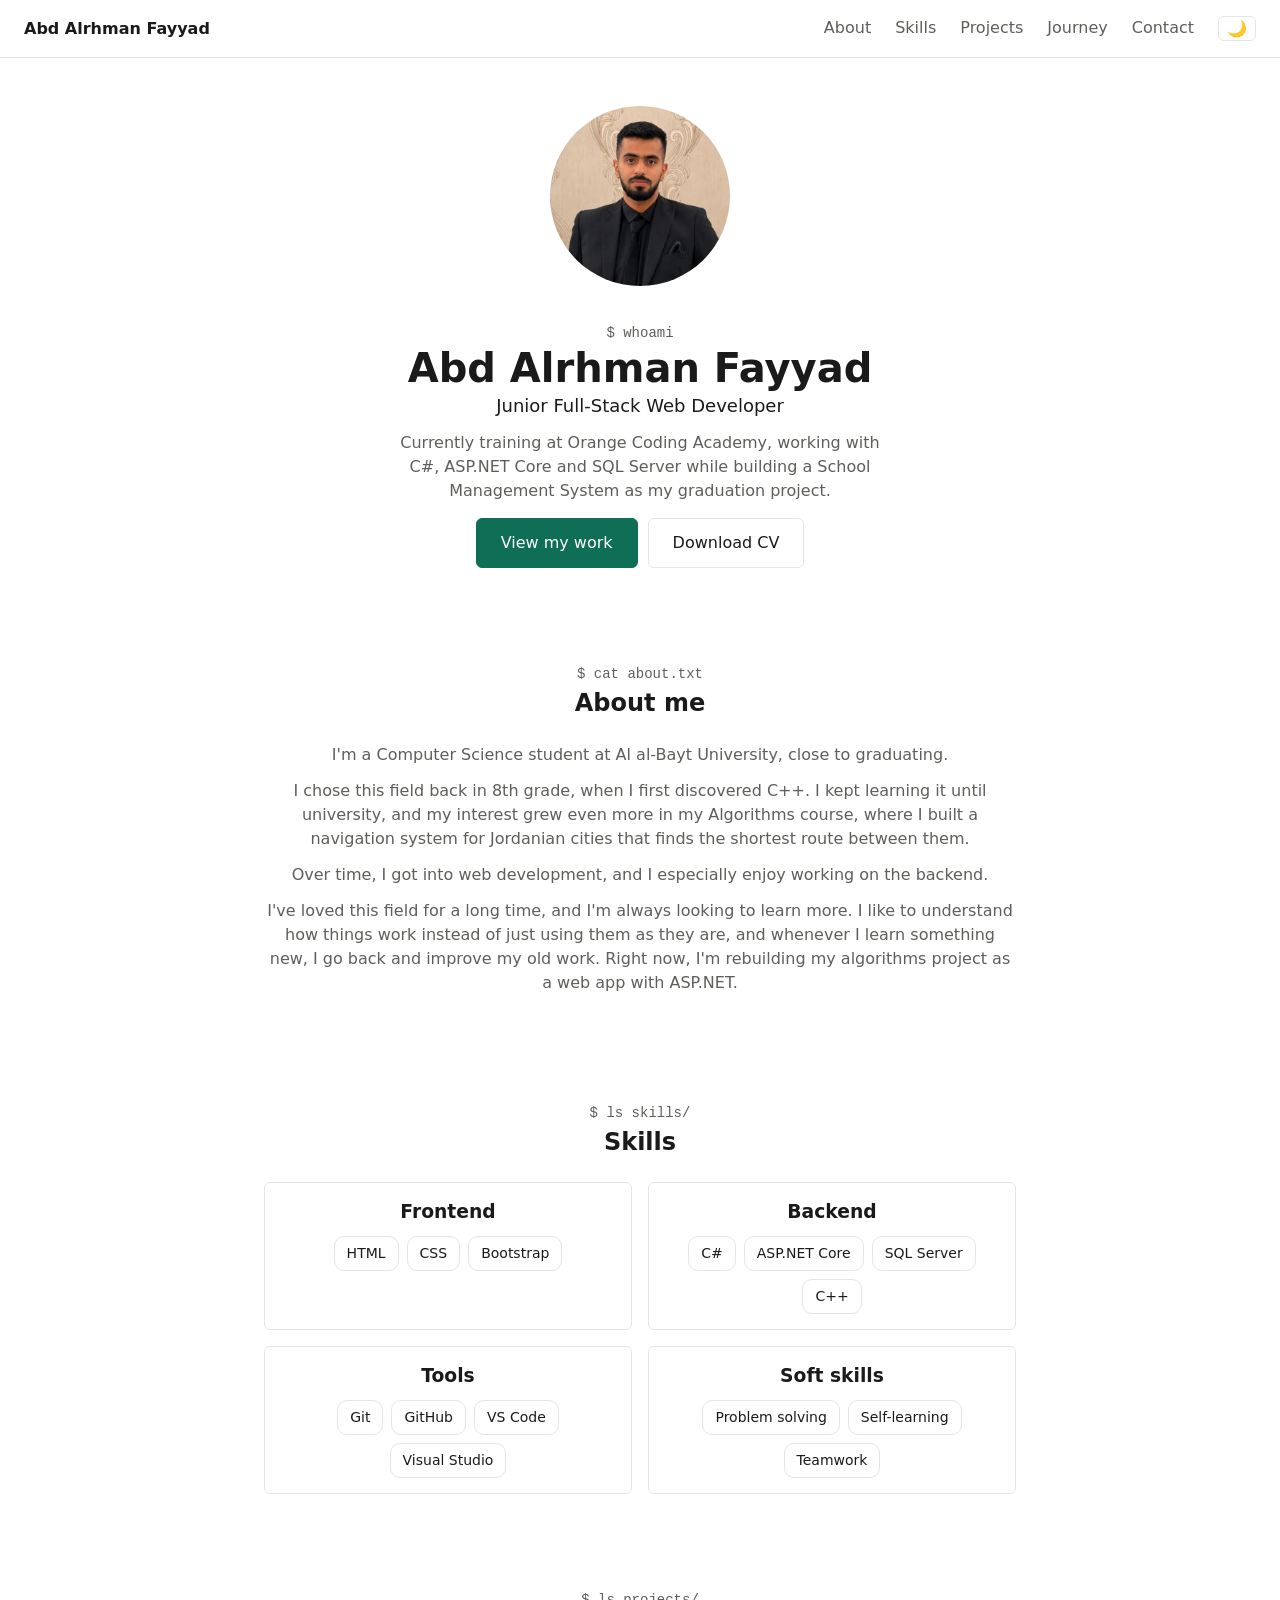
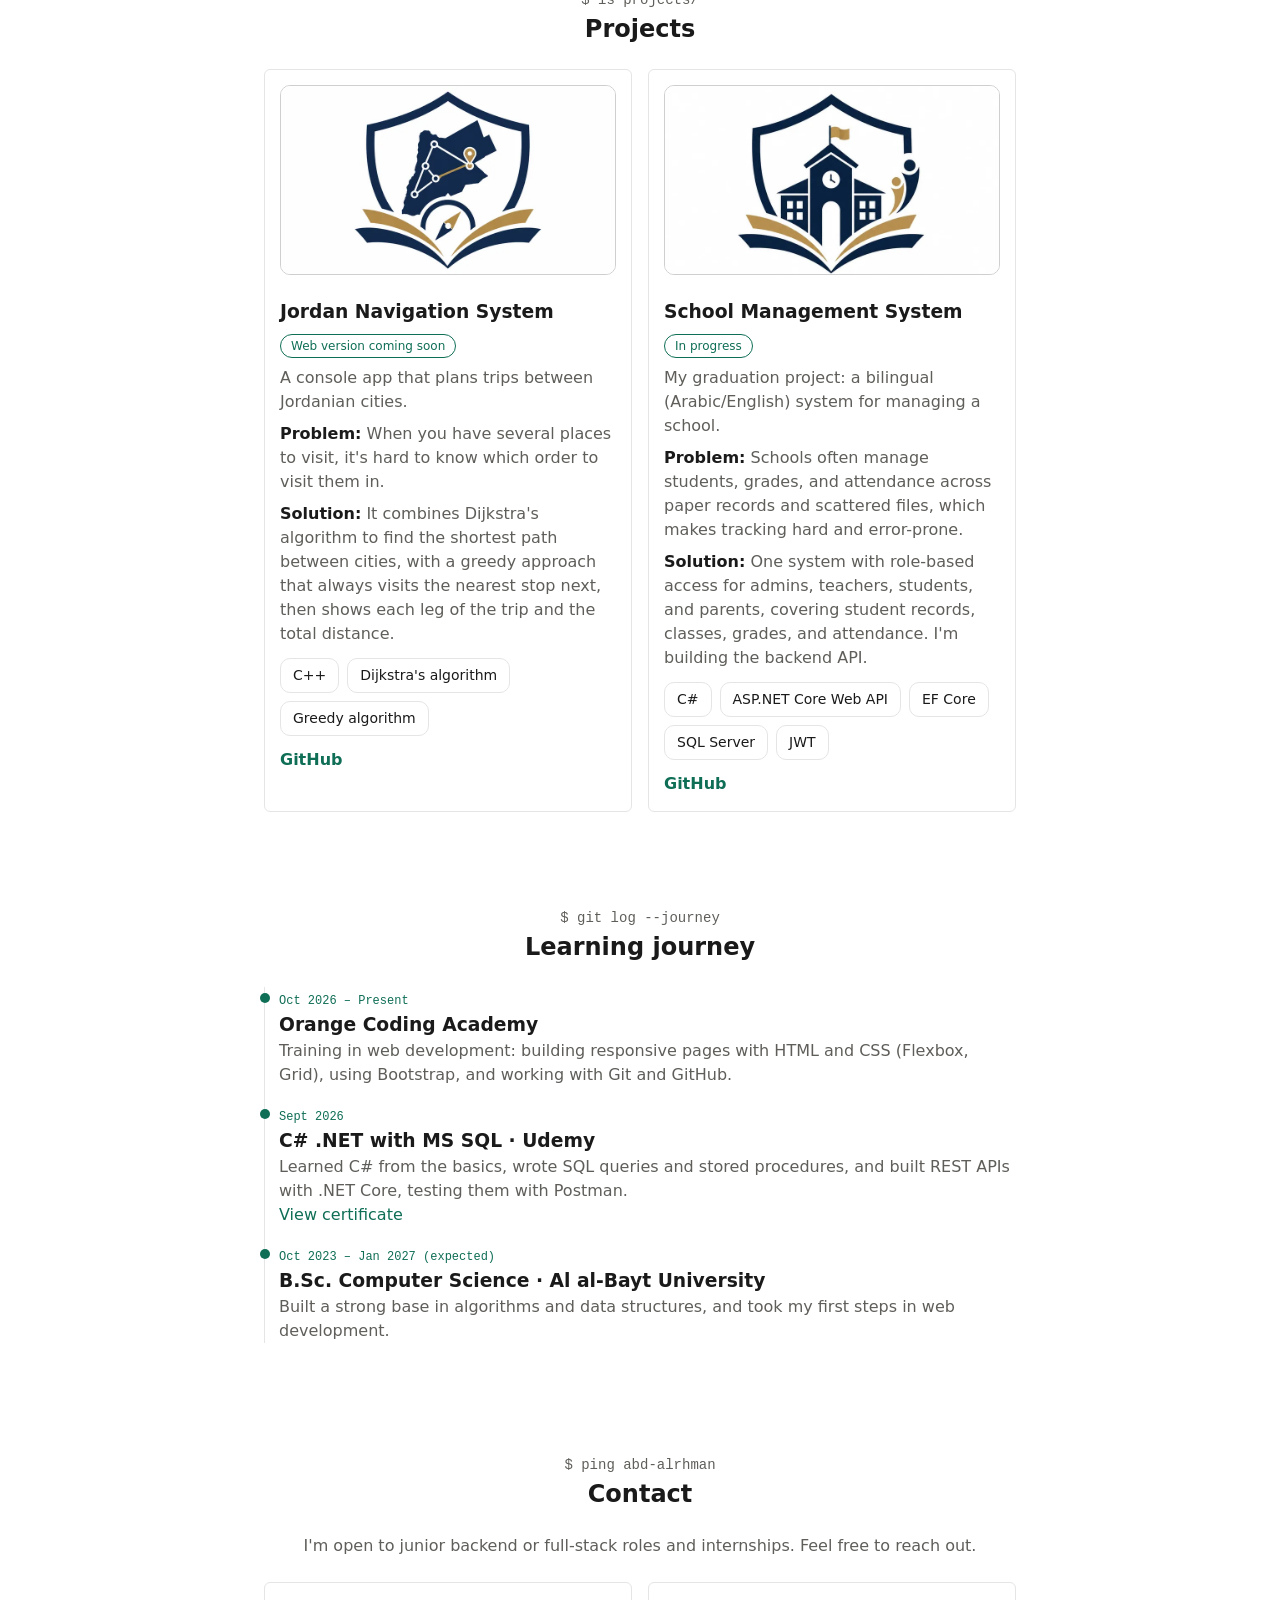
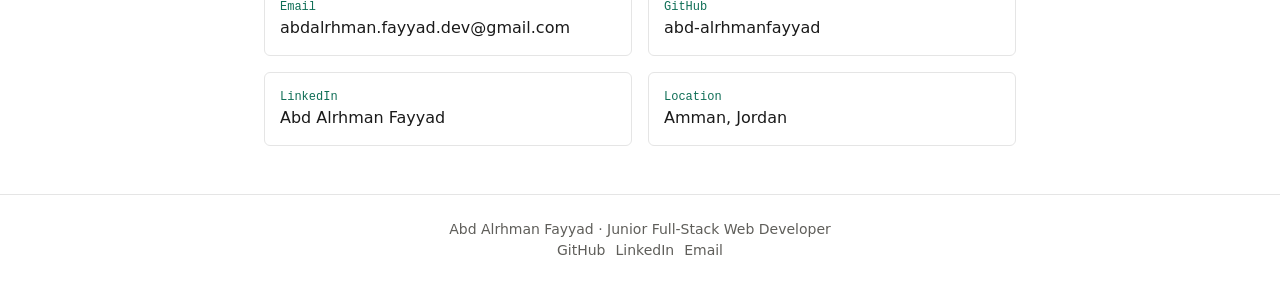
==== commit fe1b9e53: "Replace Jordan Navigation System image and add image borders" ====
--- a/index.html
+++ b/index.html
@@ -115,8 +115,8 @@
             <div class="projects-grid">
                 <article class="project-card">
 
-                    <img src="images/jordan-nav.webp" alt="Jordan Navigation System running in the terminal" width="800"
-                        height="450" class="project-img">
+                    <img src="images/jordan-nav-logo.webp" alt="Jordan Navigation System logo" width="800" height="450"
+                        class="project-img">
 
                     <div class="project-header">
                         <h3>Jordan Navigation System</h3>
--- a/css/style.css
+++ b/css/style.css
@@ -11,6 +11,7 @@
     --text-muted: #5f5e5a;
     --accent: #0f6e56;
     --border: #e5e5e5;
+    --border-strong: #cfcfcf;
 }
 
 [data-theme="dark"] {
@@ -19,6 +20,7 @@
     --text-muted: #a8a8a3;
     --accent: #5dcaa5;
     --border: #2e2e2e;
+    --border-strong: #3a3a3a;
 }
 
 [data-theme="dark"] .btn-primary {
@@ -44,8 +46,8 @@
 
 html {
     scroll-behavior: smooth;
-    
-scroll-padding-top: 70px;
+
+    scroll-padding-top: 70px;
 }
 
 body {
@@ -82,7 +84,7 @@
     gap: 8px 16px;
     flex-wrap: wrap;
     justify-content: center;
-    
+
 }
 
 nav a {
@@ -255,7 +257,7 @@
     text-align: left;
 }
 
-.project-card:hover ,
+.project-card:hover,
 a.contact-card:hover {
     transform: translateY(-4px);
     border-color: var(--accent);
@@ -303,6 +305,7 @@
     width: 100%;
     margin-bottom: 16px;
     border-radius: 10px;
+    border: 1px solid var(--border-strong);
 }
 
 .timeline {
@@ -328,7 +331,8 @@
     border-radius: 50%;
 }
 
-.timeline-date ,.contact-label{
+.timeline-date,
+.contact-label {
     font-size: 12px;
     font-family: monospace;
     color: var(--accent);
@@ -346,7 +350,7 @@
 
 .contact-intro {
     color: var(--text-muted);
-   margin-bottom: 24px
+    margin-bottom: 24px
 }
 
 address {
@@ -357,7 +361,7 @@
 .contact-grid {
     display: grid;
     grid-template-columns: 1fr;
-gap: 16px;
+    gap: 16px;
 }
 
 .contact-card {
@@ -368,12 +372,14 @@
     text-align: left;
     display: flex;
     flex-direction: column;
-    text-decoration: none;  
+    text-decoration: none;
     color: var(--text);
 }
-.contact-value{
+
+.contact-value {
     overflow-wrap: anywhere;
 }
+
 footer {
     border-top: solid 1px var(--border);
     text-align: center;
@@ -408,8 +414,9 @@
 
 @media (min-width: 768px) {
     nav {
-    gap: 24px;
-}
+        gap: 24px;
+    }
+
     .navbar {
         flex-direction: row;
         justify-content: space-between;
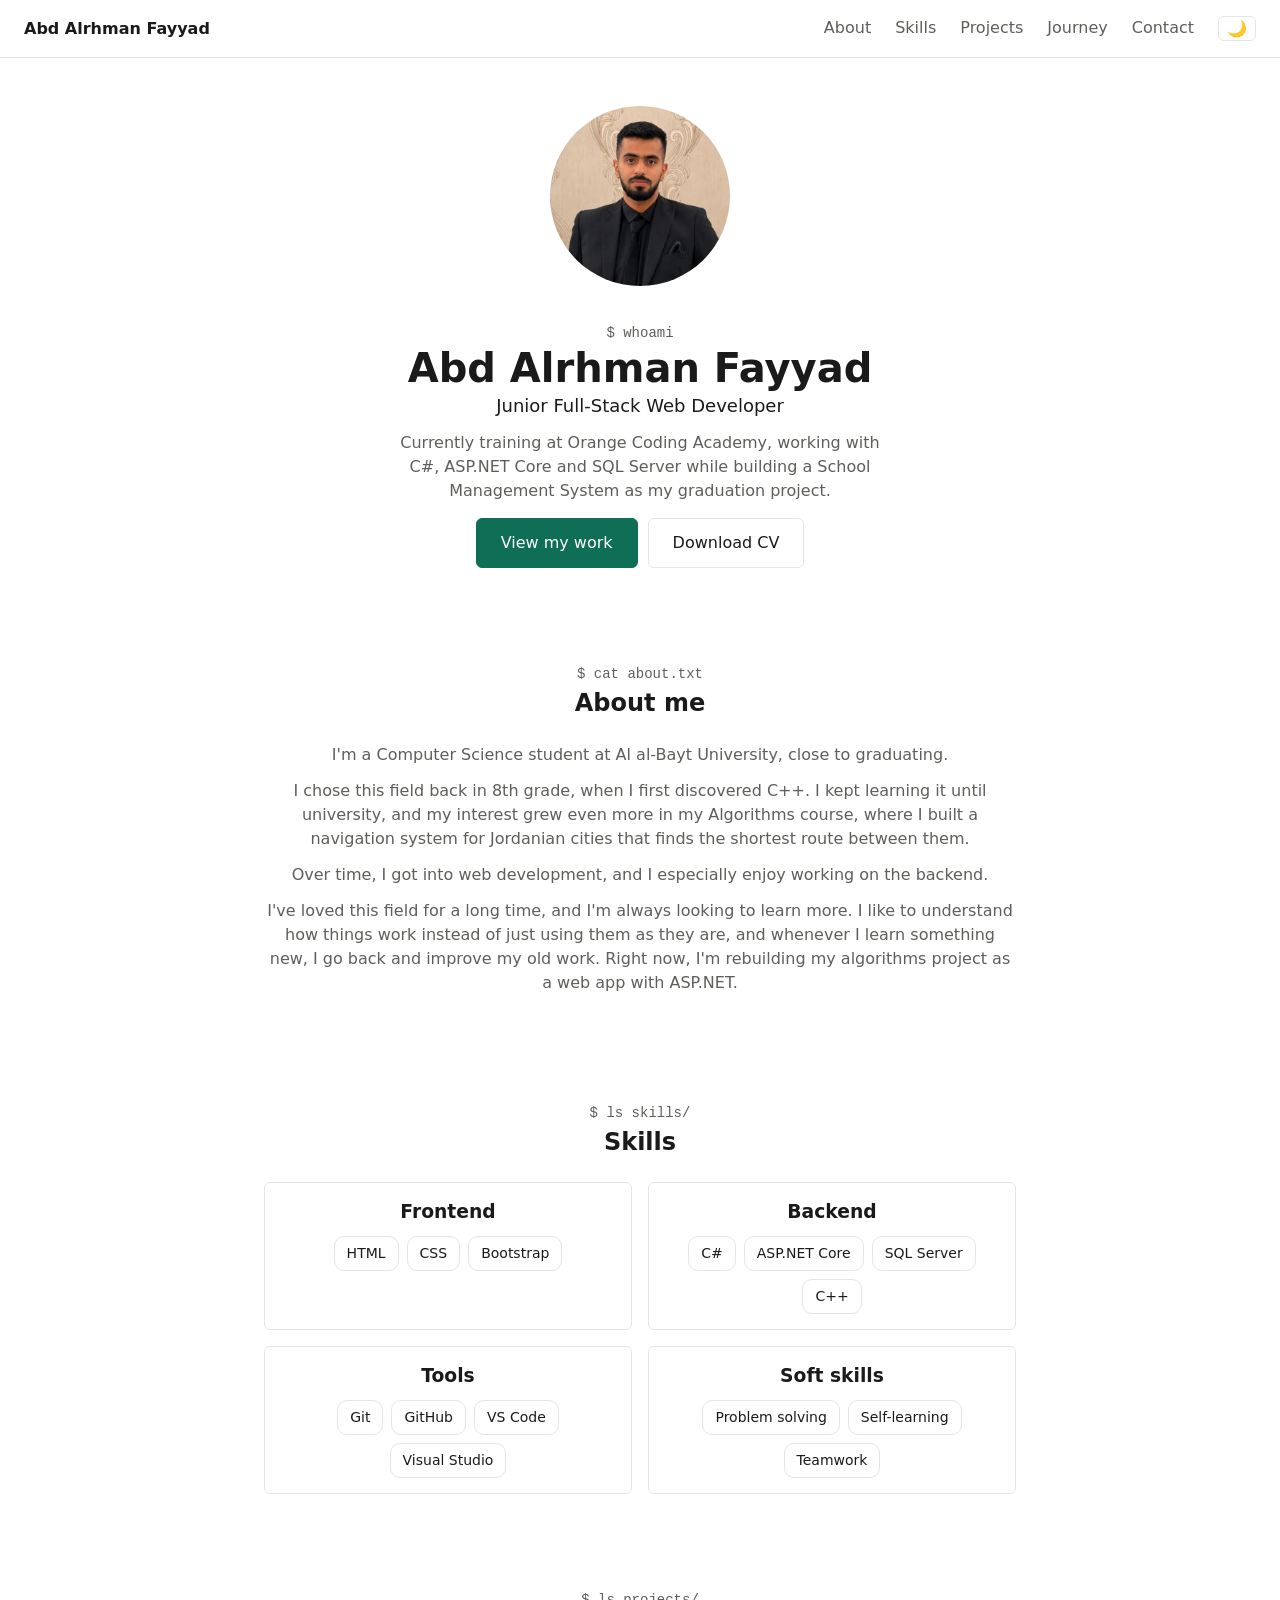
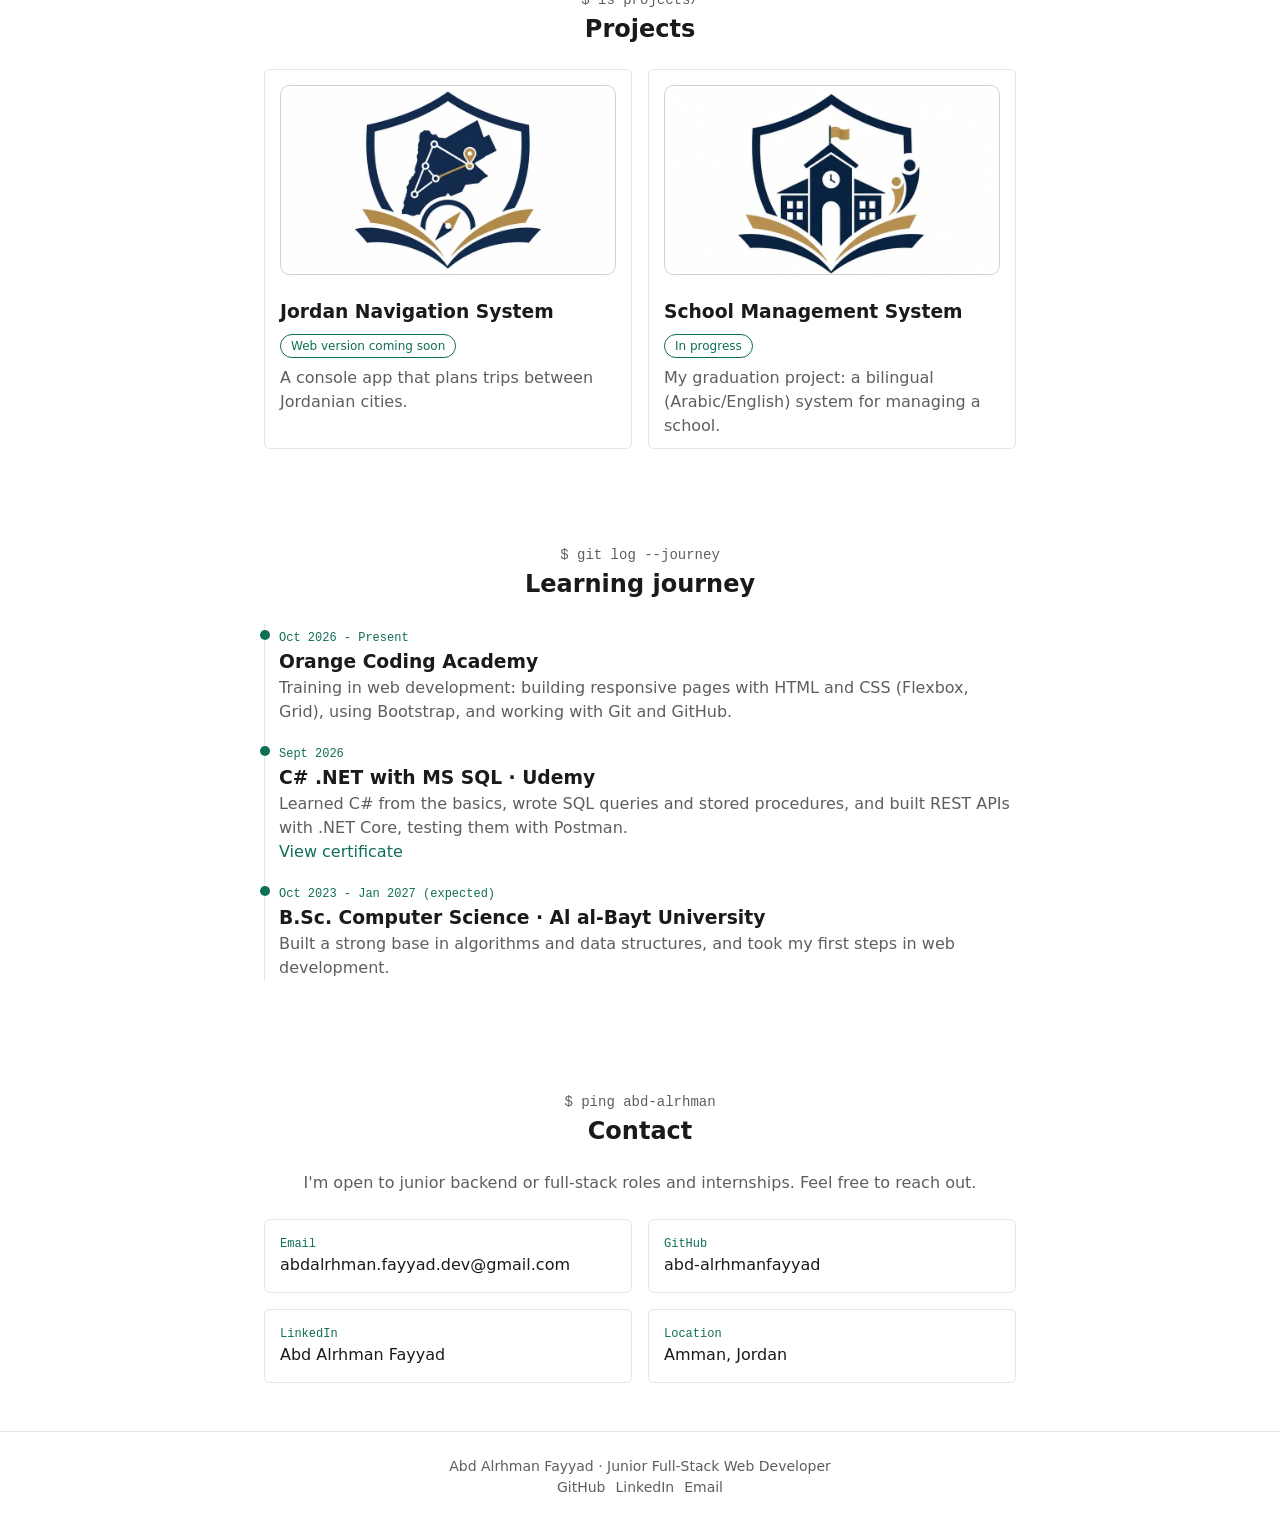
==== commit 5533eeef: "Turn project cards into flip cards" ====
--- a/index.html
+++ b/index.html
@@ -113,65 +113,93 @@
             <h2>Projects</h2>
 
             <div class="projects-grid">
-                <article class="project-card">
-
-                    <img src="images/jordan-nav-logo.webp" alt="Jordan Navigation System logo" width="800" height="450"
-                        class="project-img">
-
-                    <div class="project-header">
-                        <h3>Jordan Navigation System</h3>
-                        <span class="project-status">Web version coming soon</span>
-                    </div>
-                    <p class="project-desc">A console app that plans trips between Jordanian cities.</p>
-                    <p class="project-detail">
-                        <strong>Problem:</strong> When you have several places to visit, it's hard to know which order
-                        to visit them in.
-                    </p>
-                    <p class="project-detail">
-                        <strong>Solution:</strong> It combines Dijkstra's algorithm to find the shortest path between
-                        cities, with a greedy approach that always visits the nearest stop next, then shows each leg of
-                        the
-                        trip and the total distance.
-                    </p>
-                    <ul class="skill-list">
-                        <li class="skill-tag">C++</li>
-                        <li class="skill-tag">Dijkstra's algorithm</li>
-                        <li class="skill-tag">Greedy algorithm</li>
-                    </ul>
-                    <div class="project-links">
-                        <a href="https://github.com/abd-alrhmanfayyad" target="_blank" rel="noopener">GitHub</a>
+
+                <article class="flip-card">
+                    <div class="flip-inner">
+
+
+                        <div class="flip-front">
+                            <img src="images/jordan-nav-logo.webp" alt="Jordan Navigation System logo" width="800"
+                                height="450" class="project-img">
+
+                            <div class="project-header">
+                                <h3>Jordan Navigation System</h3>
+                                <span class="project-status">Web version coming soon</span>
+                            </div>
+                            <p class="project-desc">A console app that plans trips between Jordanian cities.</p>
+                        </div>
+
+                        <div class="flip-back">
+                            <h3>Jordan Navigation System</h3>
+
+                            <p class="project-detail">
+                                <strong>Problem:</strong> Hard to know the best order to visit several places.
+                            </p>
+
+                            <p class="project-detail">
+                                <strong>Solution:</strong> Uses Dijkstra's algorithm with a greedy approach to plan the
+                                route.
+                            </p>
+
+                            <ul class="skill-list">
+                                <li class="skill-tag">C++</li>
+                                <li class="skill-tag">Dijkstra's algorithm</li>
+                                <li class="skill-tag">Greedy algorithm</li>
+                            </ul>
+
+                            <div class="project-links">
+                                <a href="https://github.com/abd-alrhmanfayyad" target="_blank" rel="noopener">GitHub</a>
+                            </div>
+                        </div>
+
                     </div>
                 </article>
 
-                <article class="project-card">
-                    <img src="images/sms.webp" alt="School Management System logo" width="800" height="450"
-                        class="project-img">
-                    <div class="project-header">
-                        <h3>School Management System</h3>
-                        <span class="project-status">In progress</span>
-                    </div>
-                    <p class="project-desc">My graduation project: a bilingual (Arabic/English) system for managing a
-                        school.</p>
-                    <p class="project-detail">
-                        <strong>Problem:</strong> Schools often manage students, grades, and attendance across paper
-                        records and scattered files, which makes tracking hard and error-prone.
-                    </p>
-                    <p class="project-detail">
-                        <strong>Solution:</strong> One system with role-based access for admins, teachers, students, and
-                        parents, covering student records, classes, grades, and attendance. I'm building the backend
-                        API.
-                    </p>
-                    <ul class="skill-list">
-                        <li class="skill-tag">C#</li>
-                        <li class="skill-tag">ASP.NET Core Web API</li>
-                        <li class="skill-tag">EF Core</li>
-                        <li class="skill-tag">SQL Server</li>
-                        <li class="skill-tag">JWT</li>
-                    </ul>
-                    <div class="project-links">
-                        <a href="https://github.com/abd-alrhmanfayyad" target="_blank" rel="noopener">GitHub</a>
+
+
+                <article class="flip-card">
+                    <div class="flip-inner">
+
+
+                        <div class="flip-front">
+                            <img src="images/sms.webp" alt="School Management System logo" width="800" height="450"
+                                class="project-img">
+                            <div class="project-header">
+                                <h3>School Management System</h3>
+                                <span class="project-status">In progress</span>
+                            </div>
+                            <p class="project-desc">My graduation project: a bilingual (Arabic/English) system for
+                                managing a
+                                school.</p>
+
+                        </div>
+
+                        <div class="flip-back">
+                            <h3>School Management System</h3>
+                            <p class="project-detail">
+                                <strong>Problem:</strong> Schools track students, grades, and attendance on paper and
+                                scattered files.
+                            </p>
+                            <p class="project-detail">
+                                <strong>Solution:</strong> A role-based system for the whole school. I'm building the
+                                backend API.
+                            </p>
+                            <ul class="skill-list">
+                                <li class="skill-tag">C#</li>
+                                <li class="skill-tag">ASP.NET Core Web API</li>
+                                <li class="skill-tag">EF Core</li>
+                                <li class="skill-tag">SQL Server</li>
+                                <li class="skill-tag">JWT</li>
+                            </ul>
+                            <div class="project-links">
+                                <a href="https://github.com/abd-alrhmanfayyad" target="_blank" rel="noopener">GitHub</a>
+                            </div>
+                        </div>
+
                     </div>
                 </article>
+
+
             </div>
         </section>
 
@@ -181,7 +209,7 @@
 
             <ol class="timeline">
                 <li class="timeline-item">
-                    <span class="timeline-date">Oct 2026 – Present</span>
+                    <span class="timeline-date">Oct 2026 - Present</span>
                     <h3>Orange Coding Academy</h3>
                     <p class="timeline-text">
                         Training in web development: building responsive pages with HTML and CSS (Flexbox, Grid),
@@ -201,7 +229,7 @@
                 </li>
 
                 <li class="timeline-item">
-                    <span class="timeline-date">Oct 2023 – Jan 2027 (expected)</span>
+                    <span class="timeline-date">Oct 2023 - Jan 2027 (expected)</span>
                     <h3>B.Sc. Computer Science · Al al-Bayt University</h3>
                     <p class="timeline-text">
                         Built a strong base in algorithms and data structures, and took my first steps in web
--- a/css/style.css
+++ b/css/style.css
@@ -306,6 +306,52 @@
     margin-bottom: 16px;
     border-radius: 10px;
     border: 1px solid var(--border-strong);
+}
+
+
+.flip-card {
+    perspective: 1000px;
+    height: 380px;
+}
+
+.flip-inner {
+    position: relative;
+    width: 100%;
+    height: 100%;
+    transition: transform 600ms;
+    transform-style: preserve-3d;
+}
+
+.flip-card:hover .flip-inner {
+    transform: rotateY(180deg);
+}
+
+.flip-front,
+.flip-back {
+    position: absolute;
+    inset: 0;
+    backface-visibility: hidden;
+    -webkit-backface-visibility: hidden;
+    background-color: var(--bg);
+    border: 1px solid var(--border);
+    border-radius: 6px;
+    padding: 15px;
+    text-align: left;
+    overflow: hidden;
+}
+
+.flip-back {
+    transform: rotateY(180deg);
+    border-color: var(--accent);
+}
+
+.flip-back h3 {
+    margin-bottom: 12px;
+}
+
+.flip-back .skill-list {
+    justify-content: flex-start;
+    margin: 12px 0;
 }
 
 .timeline {
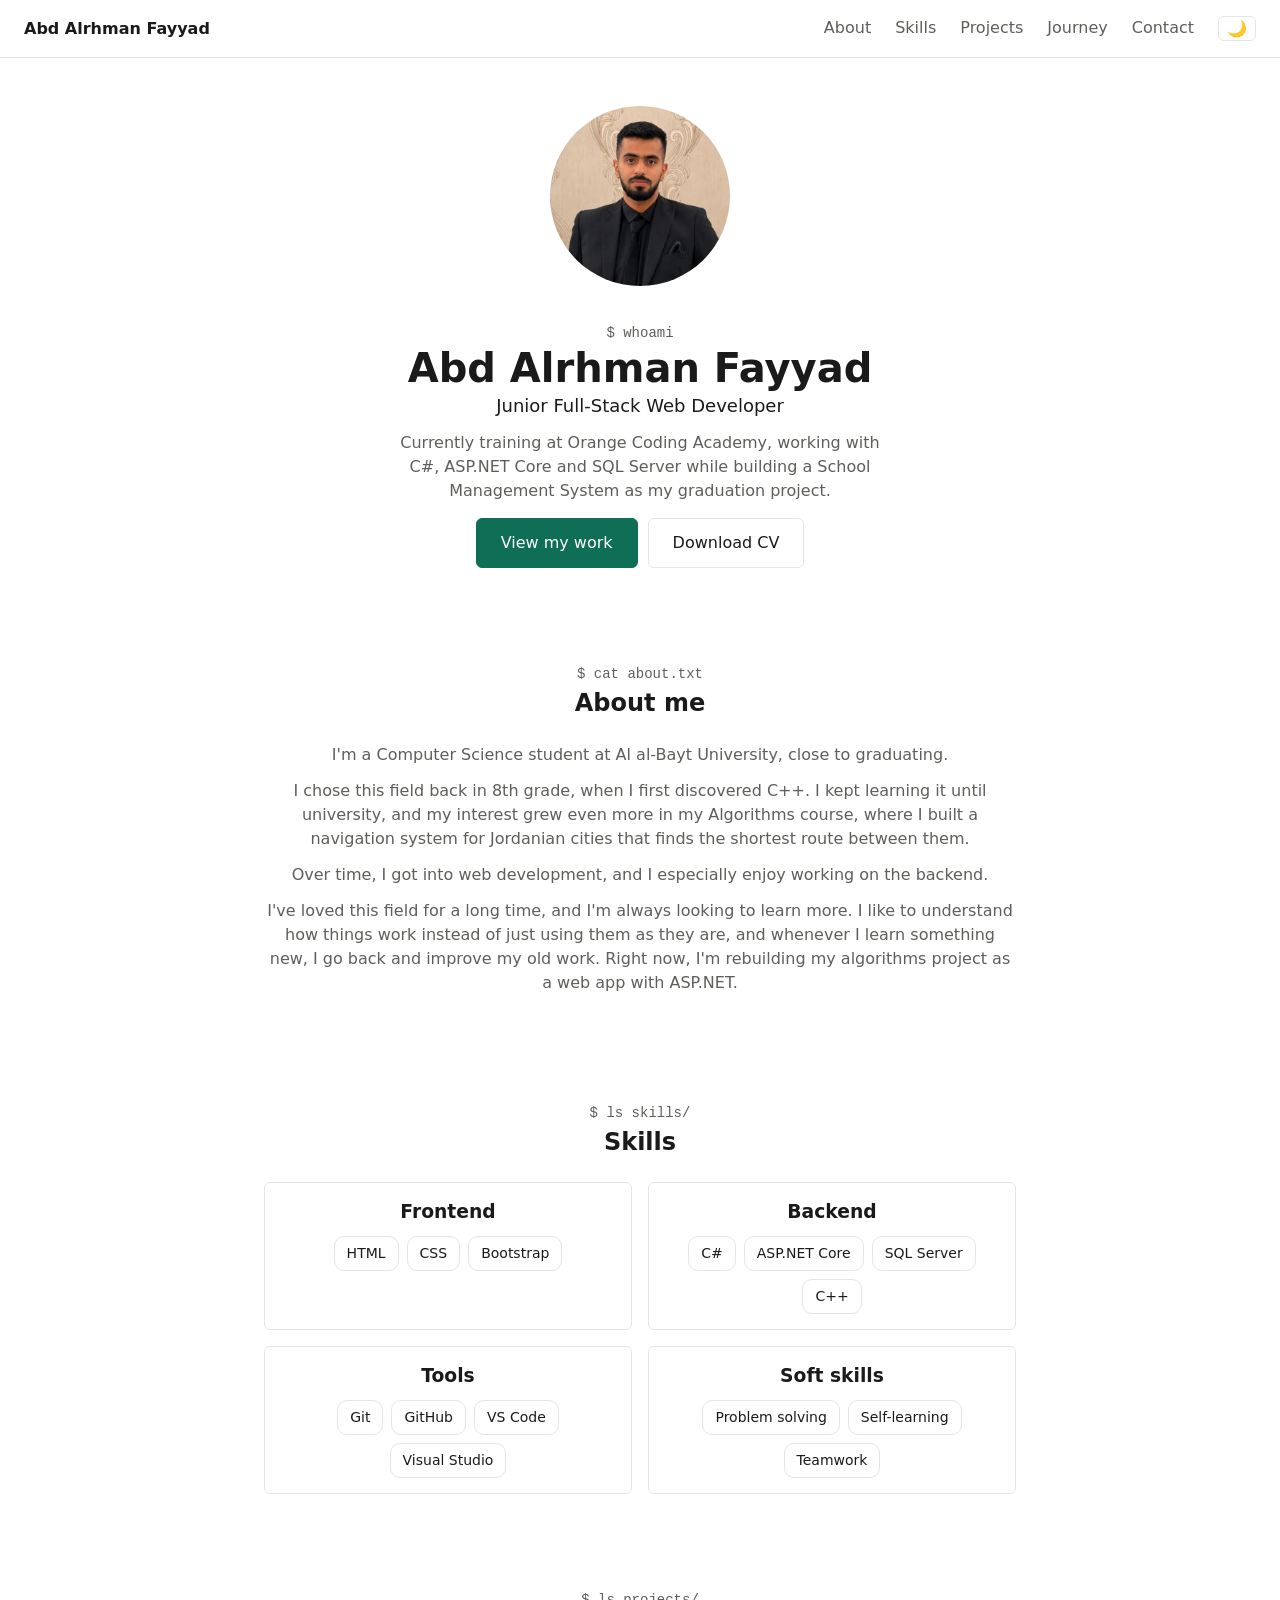
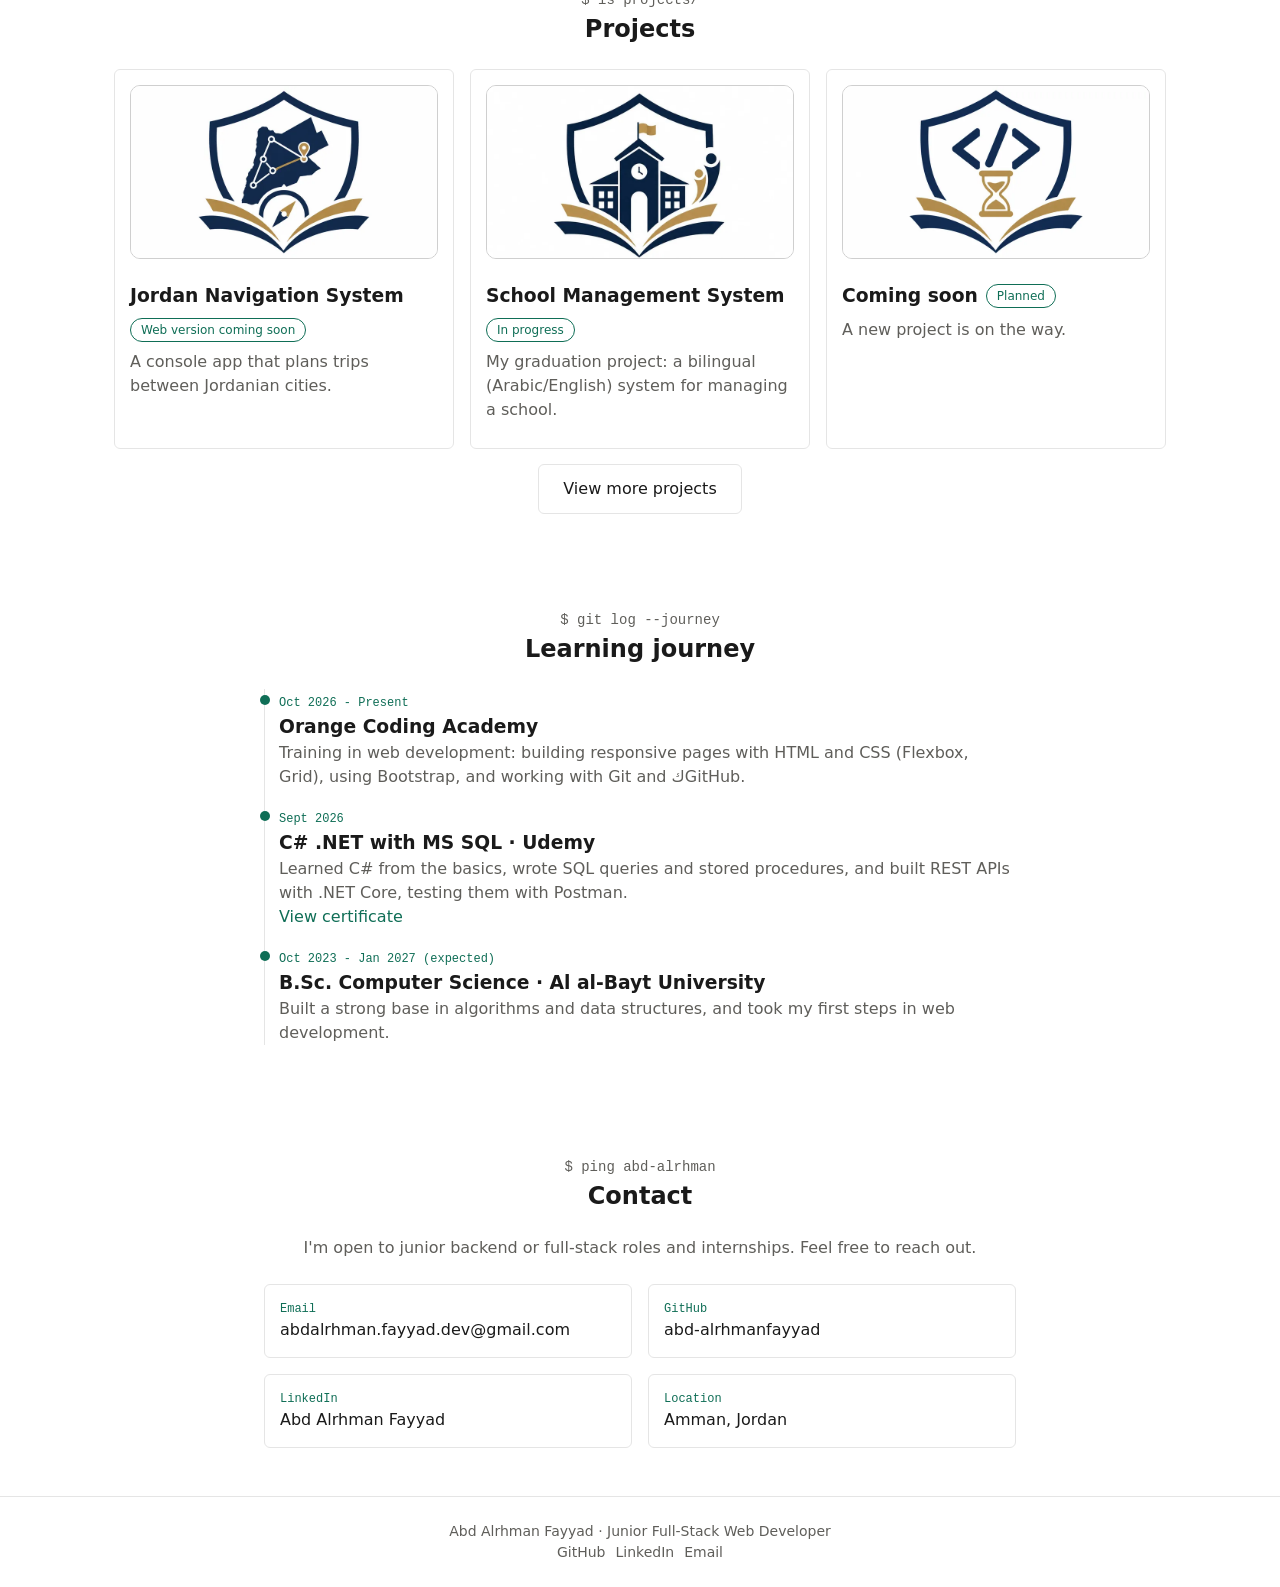
==== commit 4ee2d9d5: "Show 3 project cards on home page with View more link" ====
--- a/index.html
+++ b/index.html
@@ -108,7 +108,7 @@
                 </div>
             </div>
         </section>
-        <section id="projects" class="section">
+        <section id="projects" class="section section-wide">
             <p class="section-label">$ ls projects/</p>
             <h2>Projects</h2>
 
@@ -169,8 +169,7 @@
                                 <span class="project-status">In progress</span>
                             </div>
                             <p class="project-desc">My graduation project: a bilingual (Arabic/English) system for
-                                managing a
-                                school.</p>
+                                managing a school.</p>
 
                         </div>
 
@@ -195,12 +194,29 @@
                                 <a href="https://github.com/abd-alrhmanfayyad" target="_blank" rel="noopener">GitHub</a>
                             </div>
                         </div>
-
                     </div>
                 </article>
-
-
-            </div>
+                <article class="flip-card">
+                    <div class="flip-inner">
+                        <div class="flip-front">
+                            <img src="images/coming-soon.webp" alt="Coming soon project" width="800" height="450"
+                                class="project-img">
+                            <div class="project-header">
+                                <h3>Coming soon</h3>
+                                <span class="project-status">Planned</span>
+                            </div>
+                            <p class="project-desc">A new project is on the way.</p>
+                        </div>
+
+                        <div class="flip-back">
+                            <h3>Coming soon</h3>
+                            <p class="project-detail">Currently in the works. Stay tuned!</p>
+                        </div>
+                    </div>
+                </article>
+            </div>
+            <a href="projects.html" class="btn btn-secondary view-all">View more projects</a>
+
         </section>
 
         <section id="journey" class="section">
@@ -213,7 +229,7 @@
                     <h3>Orange Coding Academy</h3>
                     <p class="timeline-text">
                         Training in web development: building responsive pages with HTML and CSS (Flexbox, Grid),
-                        using Bootstrap, and working with Git and GitHub.
+                        using Bootstrap, and working with Git and كGitHub.
                     </p>
                 </li>
 
--- a/css/style.css
+++ b/css/style.css
@@ -183,6 +183,11 @@
     margin: 0 auto;
 }
 
+
+.section-wide {
+    max-width: 1100px;
+}
+
 .section h2 {
     font-size: 24px;
     margin-bottom: 22px;
@@ -237,8 +242,9 @@
 
 .projects-grid {
     display: grid;
-    grid-template-columns: 1fr;
+    grid-template-columns: repeat(auto-fill, minmax(min(280px, 100%), 340px));
     gap: 16px;
+    justify-content: center;
 }
 
 .project-header {
@@ -290,7 +296,11 @@
     font-weight: 600;
 
 }
-
+.view-all
+{
+    display: inline-block;
+    margin-top: 15px;
+}
 .project-links a:hover,
 .timeline-link:hover {
     text-decoration: underline;
@@ -474,7 +484,6 @@
     }
 
     .skills-grid,
-    .projects-grid,
     .contact-grid {
 
         grid-template-columns: 1fr 1fr;
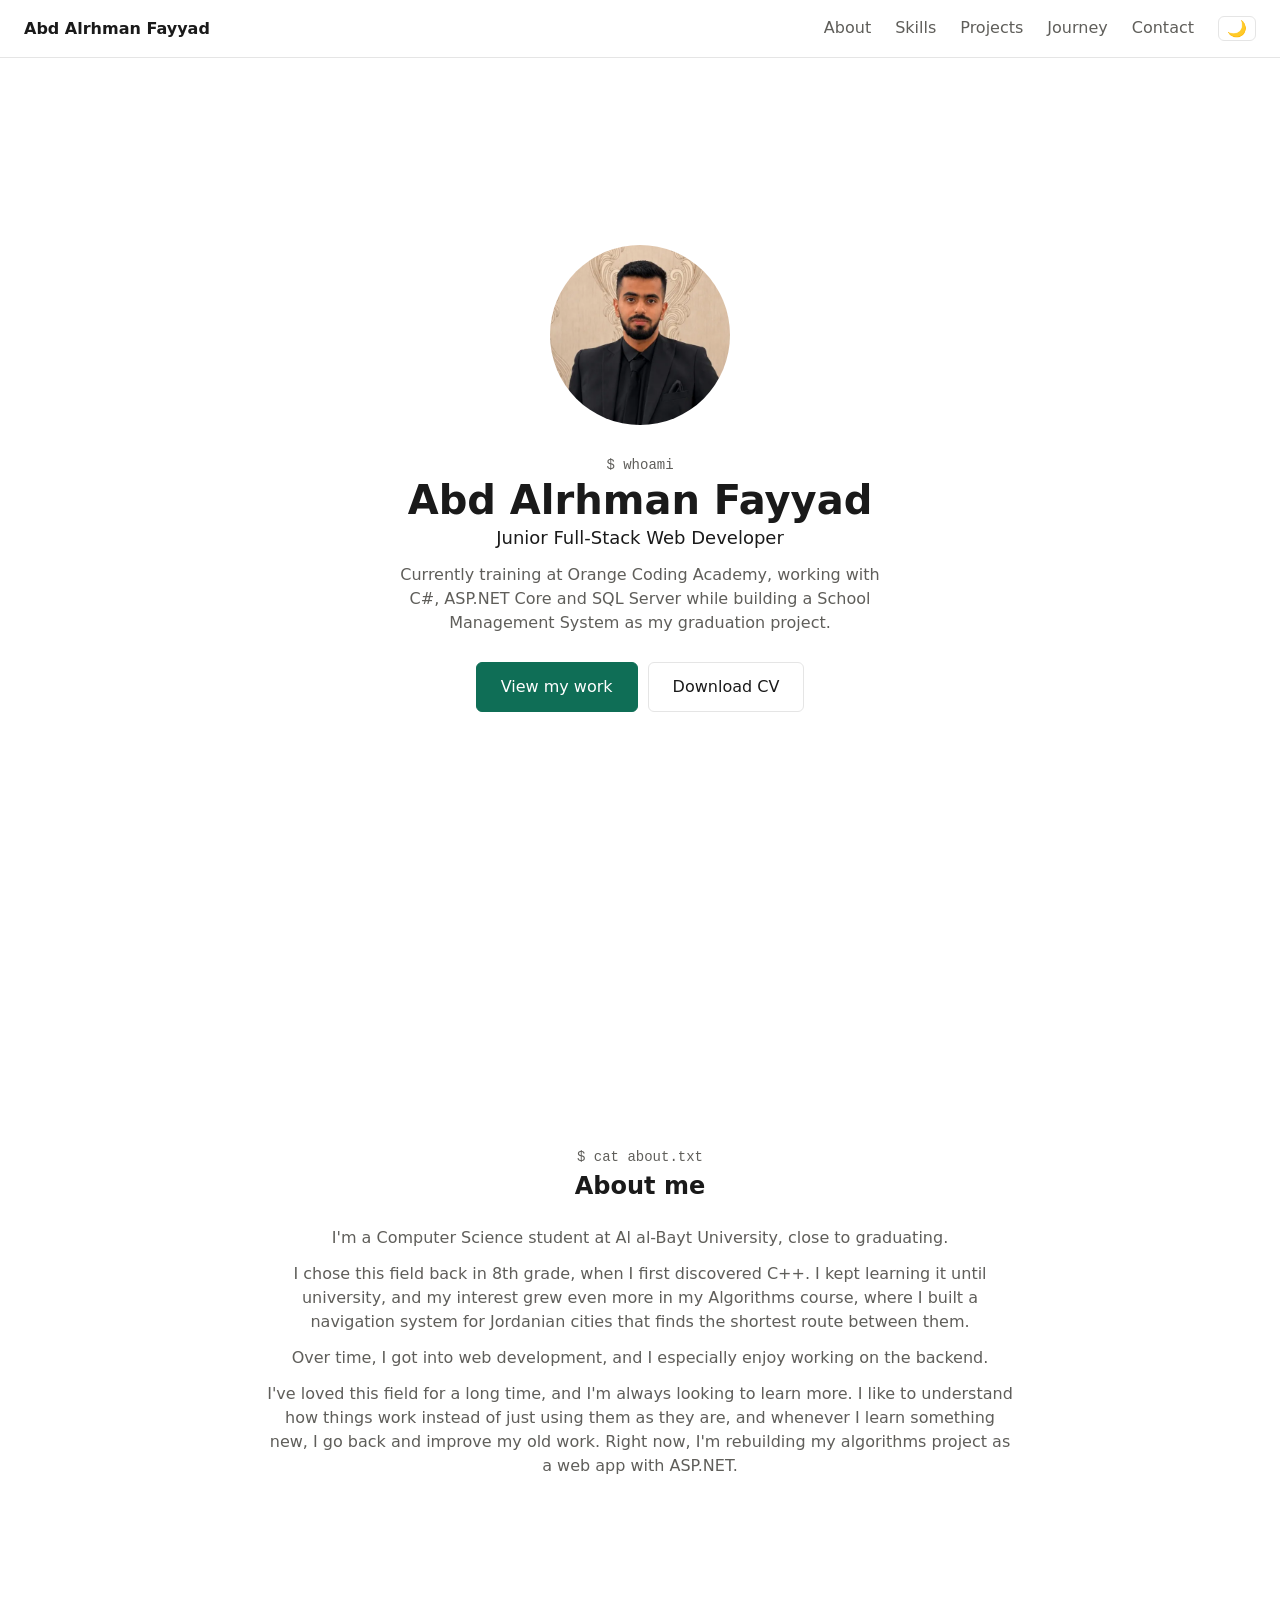
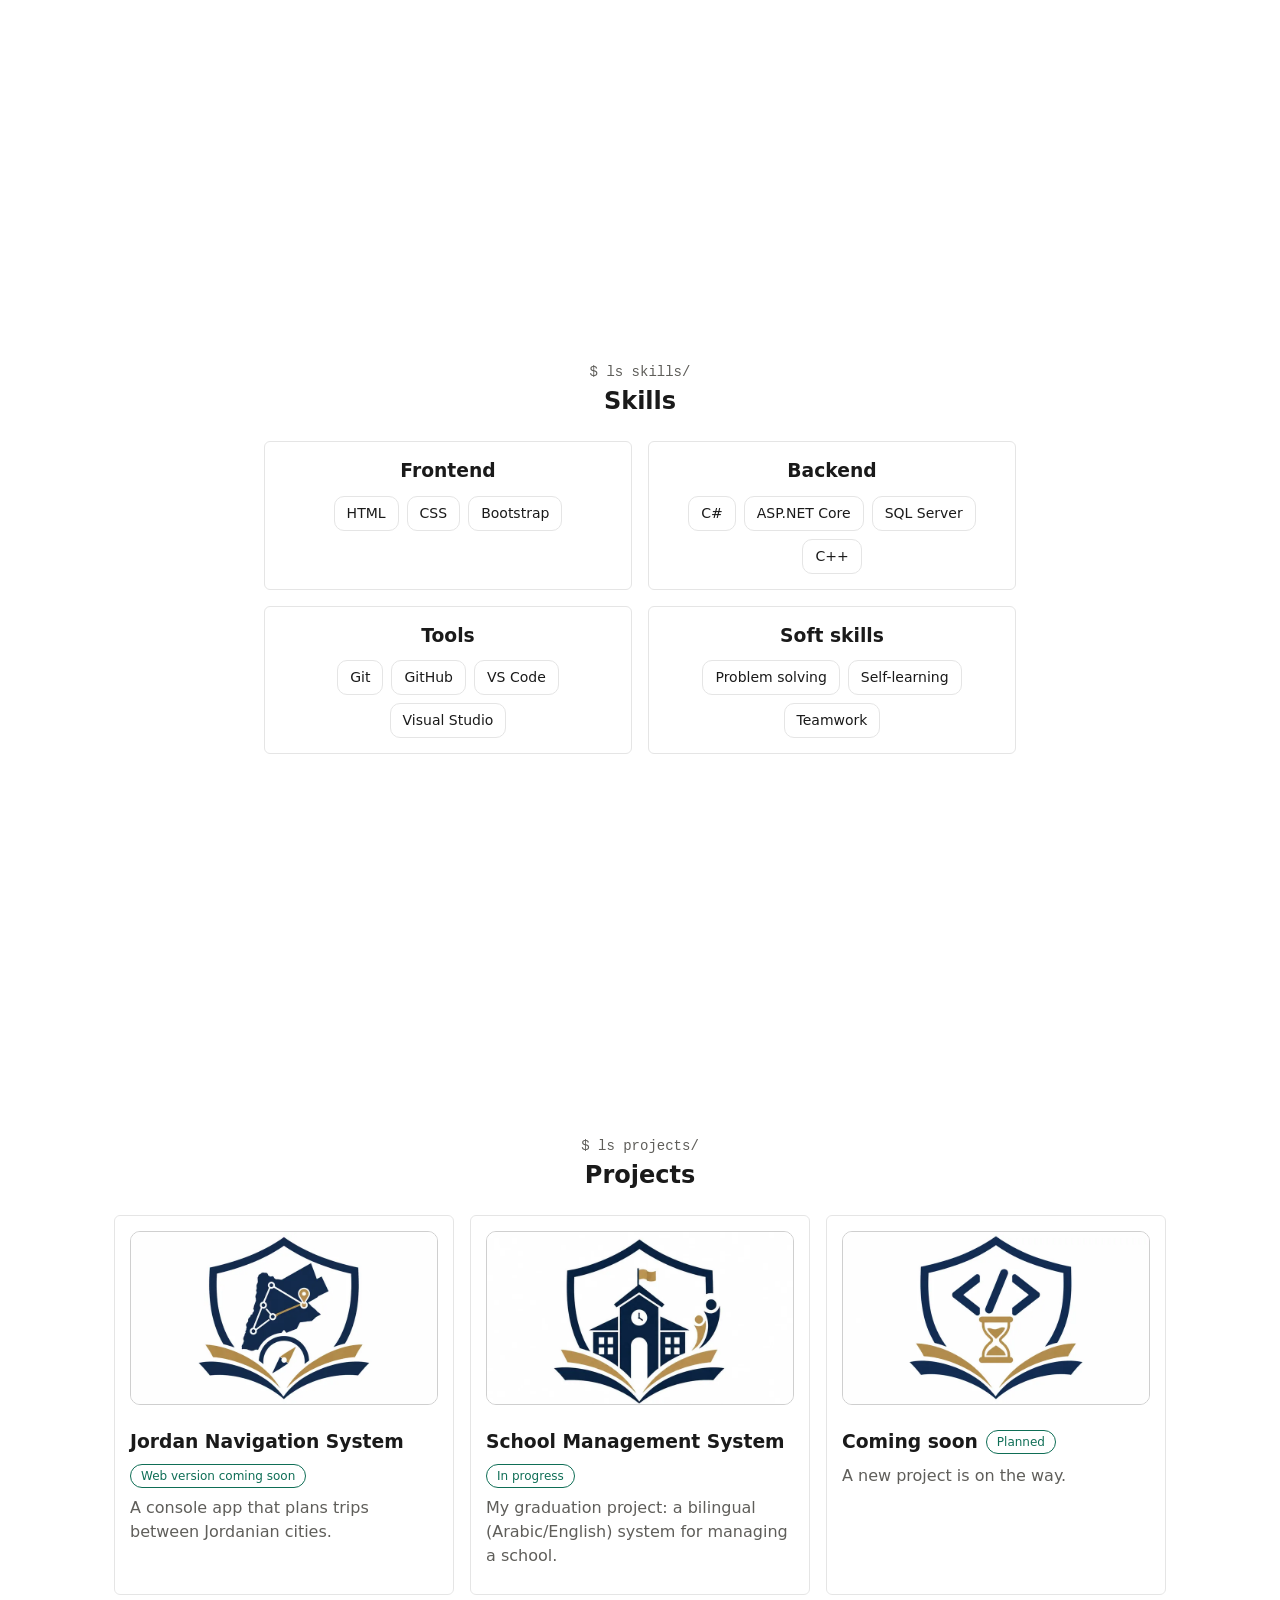
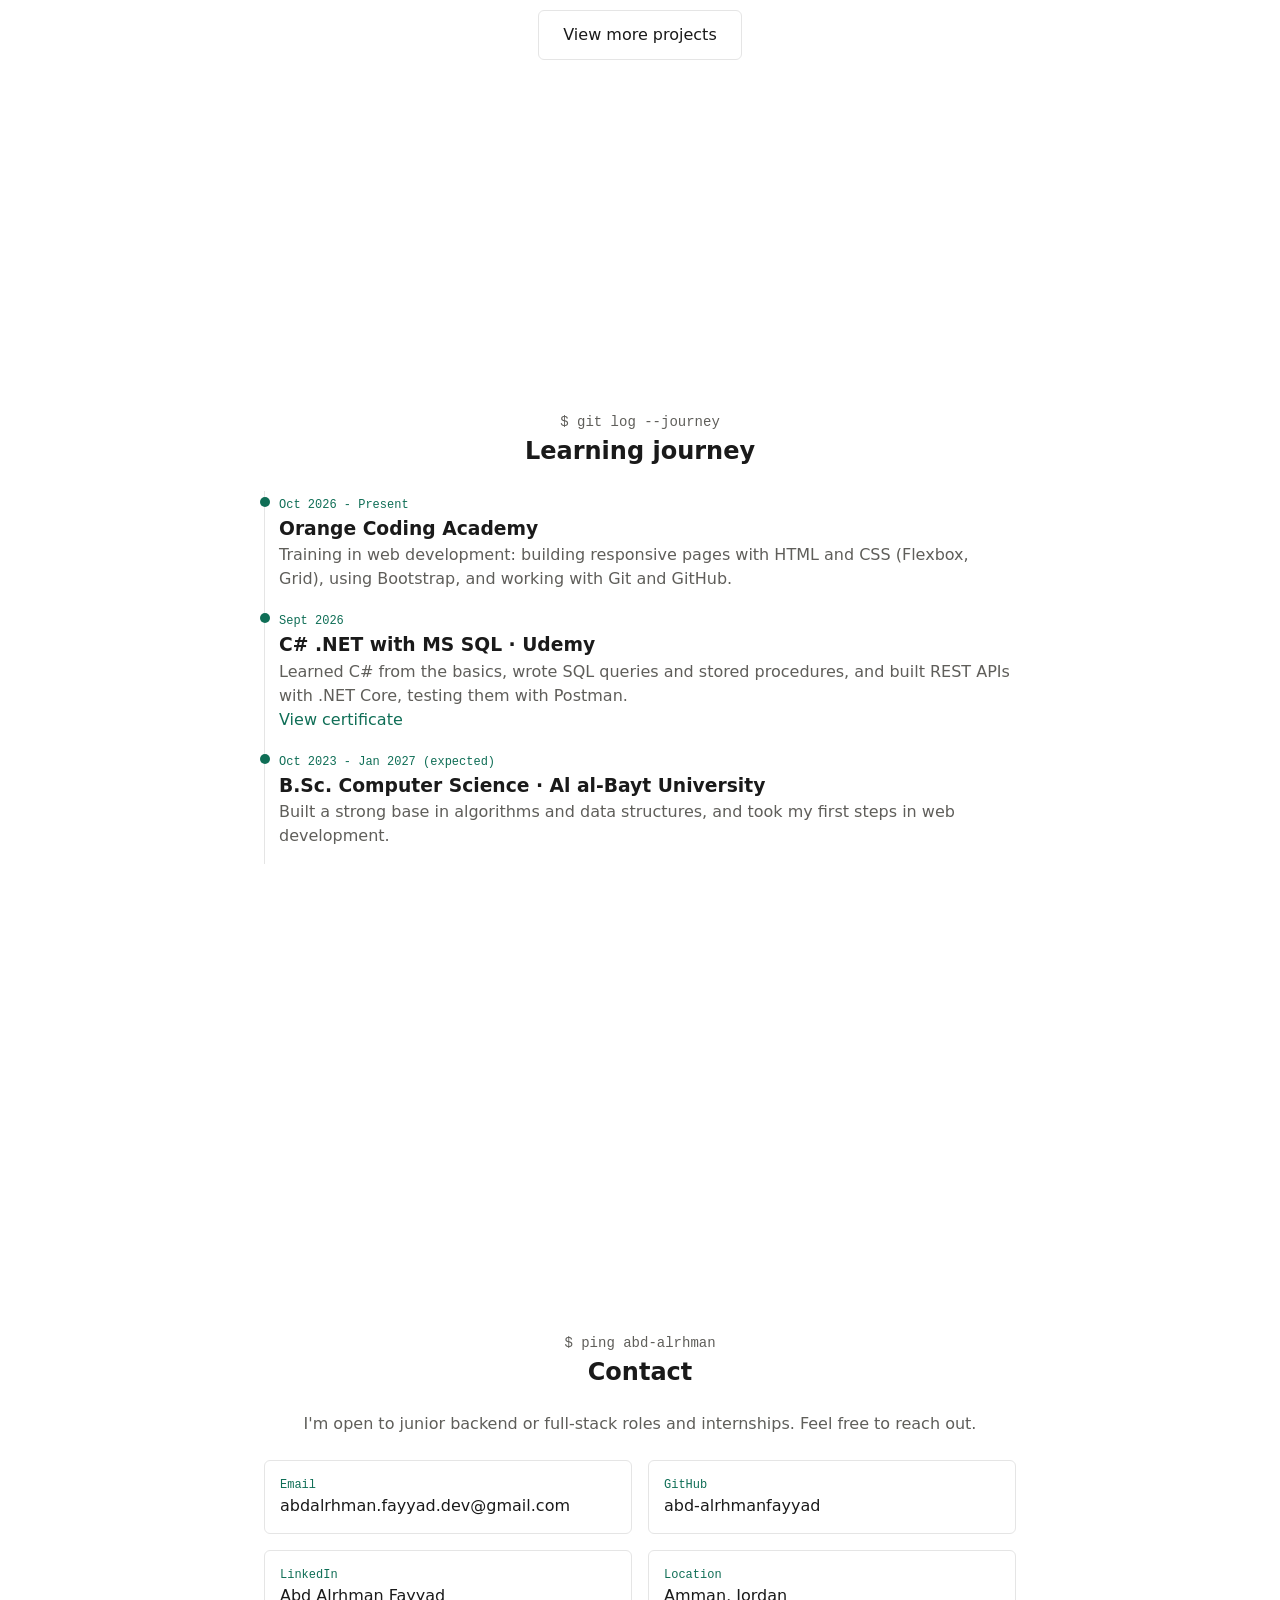
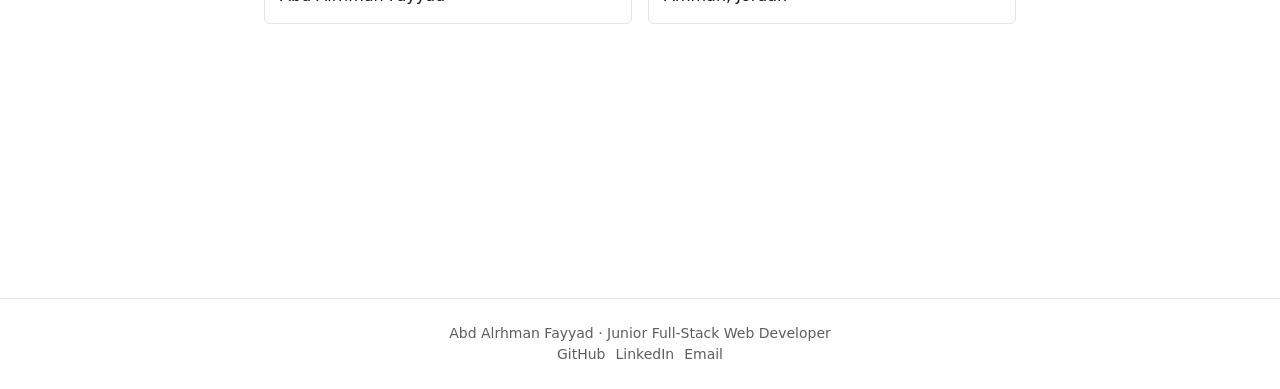
==== commit 8fc1908b: "Fill screen per section and fix scroll offset" ====
--- a/index.html
+++ b/index.html
@@ -229,7 +229,7 @@
                     <h3>Orange Coding Academy</h3>
                     <p class="timeline-text">
                         Training in web development: building responsive pages with HTML and CSS (Flexbox, Grid),
-                        using Bootstrap, and working with Git and كGitHub.
+                        using Bootstrap, and working with Git and GitHub.
                     </p>
                 </li>
 
--- a/css/style.css
+++ b/css/style.css
@@ -46,8 +46,7 @@
 
 html {
     scroll-behavior: smooth;
-
-    scroll-padding-top: 70px;
+    scroll-padding-top: 124px;
 }
 
 body {
@@ -296,11 +295,12 @@
     font-weight: 600;
 
 }
-.view-all
-{
+
+.view-all {
     display: inline-block;
     margin-top: 15px;
 }
+
 .project-links a:hover,
 .timeline-link:hover {
     text-decoration: underline;
@@ -469,6 +469,10 @@
 
 
 @media (min-width: 768px) {
+    html {
+        scroll-padding-top: 60px;
+    }
+
     nav {
         gap: 24px;
     }
@@ -489,5 +493,16 @@
         grid-template-columns: 1fr 1fr;
     }
 
-
+    .hero,
+    .section {
+        min-height: calc(100vh - 60px);
+        display: flex;
+        flex-direction: column;
+        justify-content: center;
+    }
+
+    .hero img,
+    .view-all {
+        align-self: center;
+    }
 }
